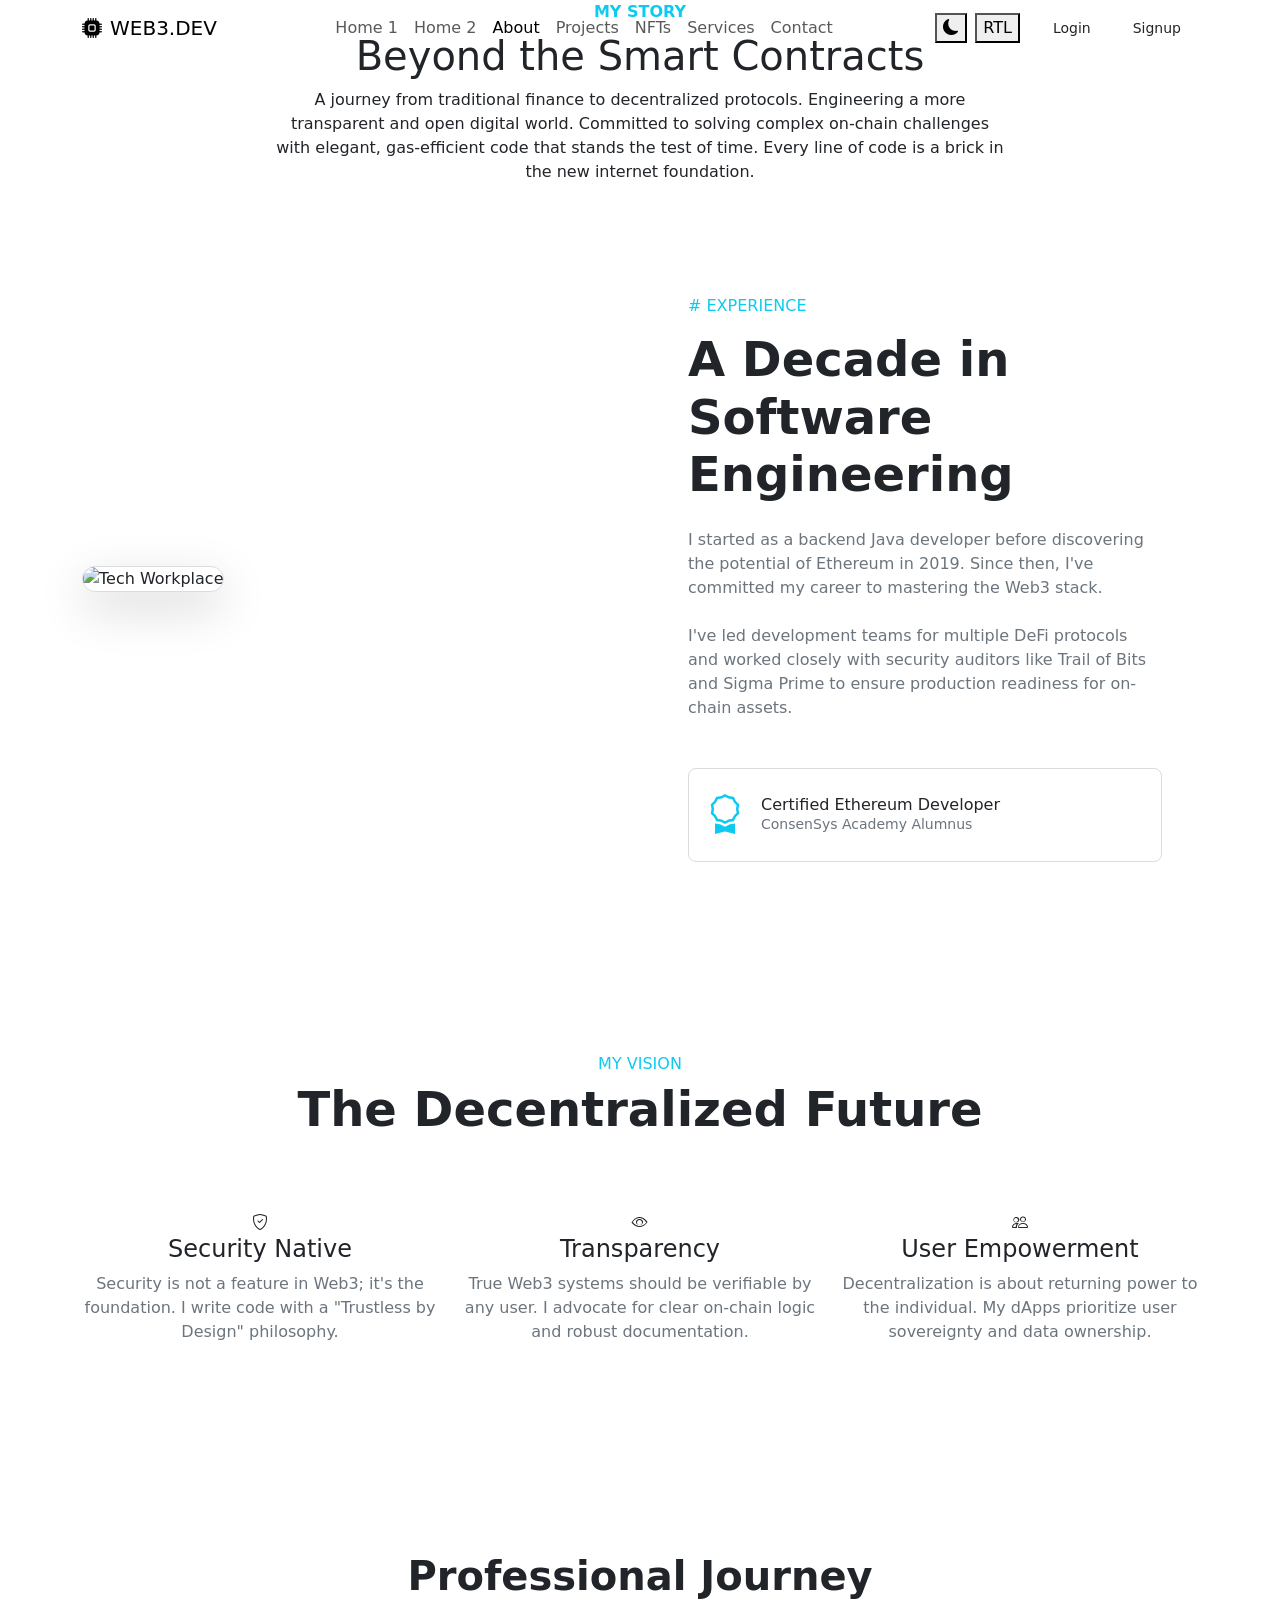
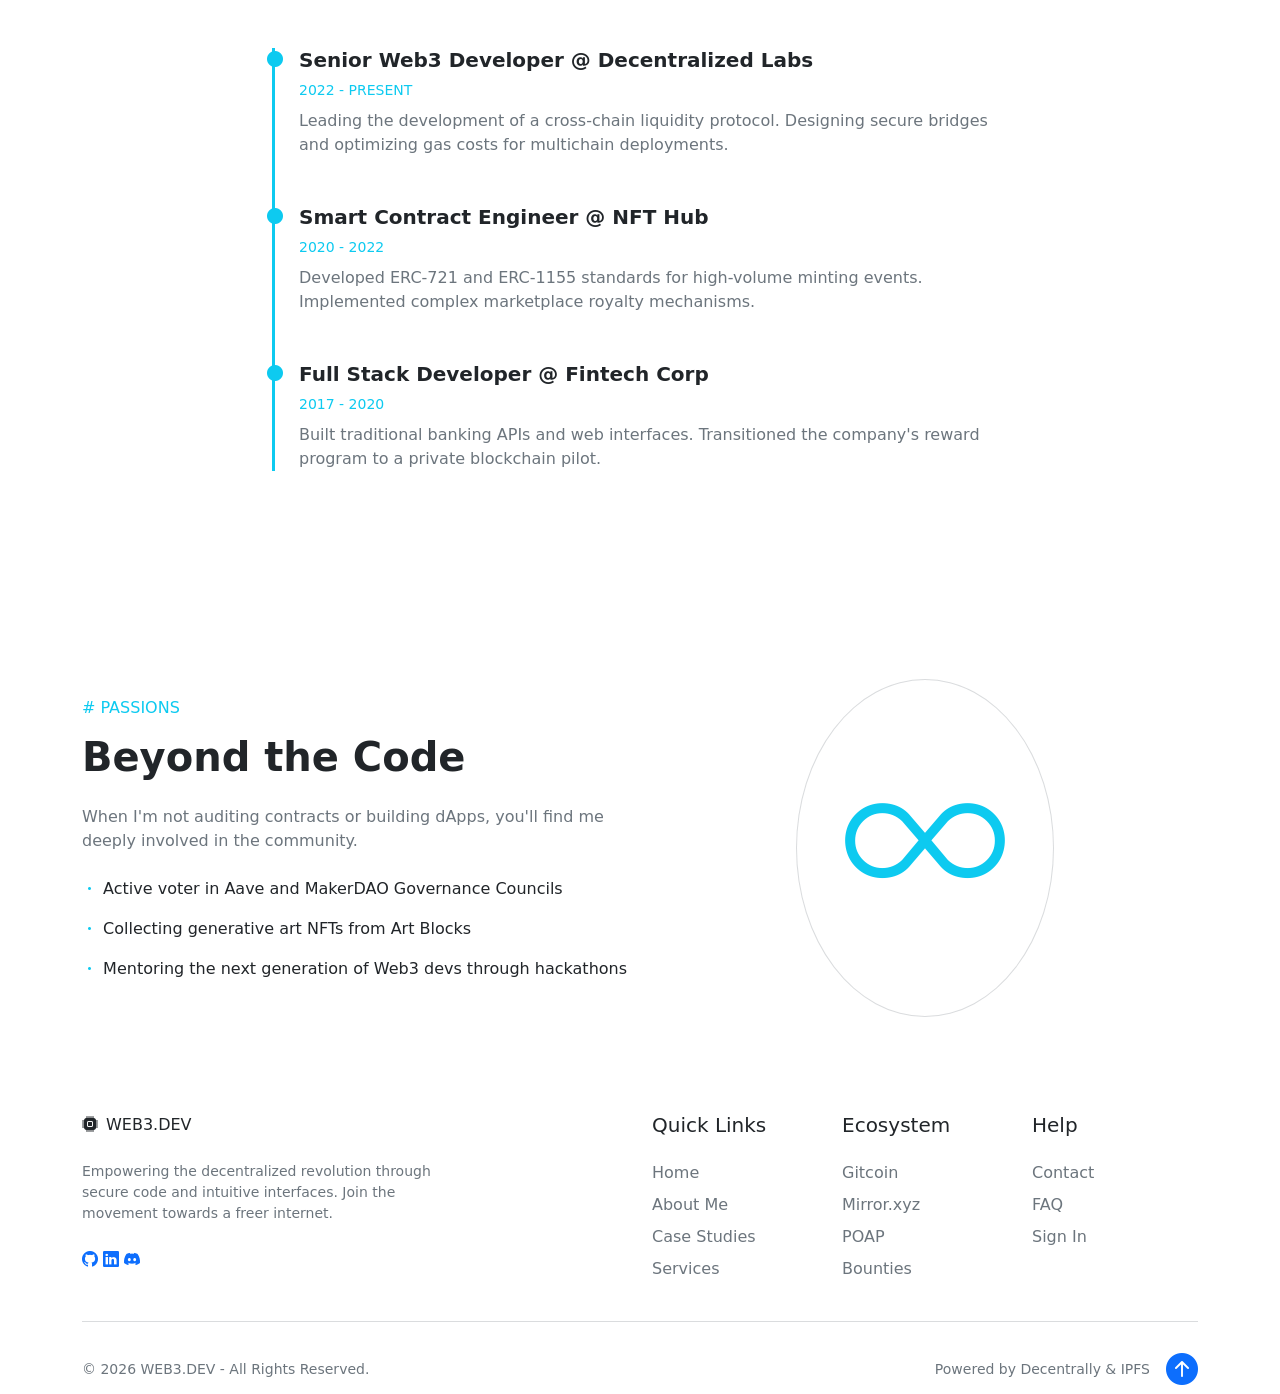
==== about.html @ 07fc990d "Add files via upload" ====
<!DOCTYPE html>
<html lang="en" data-theme="dark">
<head>
    <meta charset="UTF-8">
    <meta name="viewport" content="width=device-width, initial-scale=1.0">
    <title>About Me | Senior Web3 Developer</title>
    <!-- Bootstrap 5 CSS -->
    <link href="https://cdn.jsdelivr.net/npm/bootstrap@5.3.0/dist/css/bootstrap.min.css" rel="stylesheet">
    <!-- Bootstrap Icons -->
    <link rel="stylesheet" href="https://cdn.jsdelivr.net/npm/bootstrap-icons@1.11.1/font/bootstrap-icons.css">
    <!-- Google Fonts - Inter -->
    <link href="https://fonts.googleapis.com/css2?family=Inter:wght@400;500;700;900&display=swap" rel="stylesheet">
    <!-- Custom CSS -->
    <link rel="stylesheet" href="css/style.css">
    <!-- Favicon -->
    <link rel="icon" href="favicon.png" type="image/png">
</head>
<body>

    <!-- Header -->
    <nav class="navbar navbar-expand-lg fixed-top">
        <div class="container">
            <a class="navbar-brand" href="index.html">
                <i class="bi bi-cpu-fill me-2"></i>WEB3.DEV
            </a>
            <div class="d-flex align-items-center gap-2 order-lg-3">
                <button id="theme-toggle" class="toggle-btn">
                    <i class="bi bi-moon-fill"></i>
                </button>
                <button id="rtl-toggle" class="toggle-btn">RTL</button>
                <div class="d-none d-lg-flex gap-2 ms-2">
                    <a href="login.html" class="btn btn-outline-web3 btn-sm px-3">Login</a>
                    <a href="signup.html" class="btn btn-primary-web3 btn-sm px-3">Signup</a>
                </div>
                <button class="navbar-toggler ms-2" type="button" data-bs-toggle="collapse" data-bs-target="#navbarNav">
                    <span class="navbar-toggler-icon"></span>
                </button>
            </div>

            <div class="collapse navbar-collapse order-lg-2" id="navbarNav">
                <ul class="navbar-nav mx-auto">
                    <li class="nav-item"><a class="nav-link" href="index.html">Home 1</a></li>
                    <li class="nav-item"><a class="nav-link" href="home-2.html">Home 2</a></li>
                    <li class="nav-item"><a class="nav-link active" href="about.html">About</a></li>
                    <li class="nav-item"><a class="nav-link" href="projects.html">Projects</a></li>
                    <li class="nav-item"><a class="nav-link" href="nfts.html">NFTs</a></li>
                    <li class="nav-item"><a class="nav-link" href="services.html">Services</a></li>
                    <li class="nav-item"><a class="nav-link" href="contact.html">Contact</a></li>
                </ul>
                <div class="d-lg-none mt-3 px-3 d-flex gap-2">
                    <a href="login.html" class="btn btn-outline-web3 w-50">Login</a>
                    <a href="signup.html" class="btn btn-primary-web3 w-50">Signup</a>
                </div>
            </div>
        </div>
    </nav>

    <!-- 1. Hero Section -->
    <section class="hero-section hero-sm" style="background-image: url('https://images.unsplash.com/photo-1573164713714-d95e436ab8d6?auto=format&fit=crop&w=1920&q=80');">
        <div class="hero-overlay"></div>
        <div class="container hero-content text-center">
            <div class="row justify-content-center">
                <div class="col-lg-8">
                    <p class="text-info mb-2 text-uppercase fw-bold">My Story</p>
                    <h1 class="hero-title">Beyond the Smart Contracts</h1>
                    <p class="hero-subtitle">A journey from traditional finance to decentralized protocols. Engineering a more transparent and open digital world. Committed to solving complex on-chain challenges with elegant, gas-efficient code that stands the test of time. Every line of code is a brick in the new internet foundation.</p>
                </div>
            </div>
        </div>
    </section>

    <!-- 2. Professional Background -->
    <section class="py-5" id="background">
        <div class="container py-5">
            <div class="row align-items-center">
                <div class="col-lg-6 mb-5 mb-lg-0 animate-left">
                    <img src="https://images.unsplash.com/photo-1581091226825-a6a2a5aee158?auto=format&fit=crop&w=800&q=80" alt="Tech Workplace" class="img-fluid rounded-4 shadow-lg border border-secondary border-opacity-25">
                </div>
                <div class="col-lg-6 px-lg-5 animate-left">
                    <h6 class="text-info mb-3"># EXPERIENCE</h6>
                    <h2 class="display-5 fw-bold mb-4">A Decade in Software Engineering</h2>
                    <p class="text-secondary mb-4">I started as a backend Java developer before discovering the potential of Ethereum in 2019. Since then, I've committed my career to mastering the Web3 stack. </p>
                    <p class="text-secondary mb-5">I've led development teams for multiple DeFi protocols and worked closely with security auditors like Trail of Bits and Sigma Prime to ensure production readiness for on-chain assets.</p>
                    <div class="d-flex align-items-center p-3 bg-card rounded-3 border border-secondary border-opacity-25">
                        <div class="fs-1 text-info me-3"><i class="bi bi-award"></i></div>
                        <div>
                            <h6 class="mb-0">Certified Ethereum Developer</h6>
                            <p class="small text-secondary mb-0">ConsenSys Academy Alumnus</p>
                        </div>
                    </div>
                </div>
            </div>
        </div>
    </section>

    <!-- 3. Philosophy & Vision -->
    <section class="py-5 bg-card-secondary" id="philosophy">
        <div class="container py-5">
            <div class="text-center mb-5 animate-left">
                <h6 class="text-info mb-2 text-uppercase">My Vision</h6>
                <h2 class="display-5 fw-bold">The Decentralized Future</h2>
            </div>
            <div class="row g-4 mt-4">
                <div class="col-md-4 animate-left">
                    <div class="web3-card text-center">
                        <i class="bi bi-shield-check card-icon"></i>
                        <h4>Security Native</h4>
                        <p class="text-secondary">Security is not a feature in Web3; it's the foundation. I write code with a "Trustless by Design" philosophy.</p>
                    </div>
                </div>
                <div class="col-md-4 animate-left" style="transition-delay: 0.1s;">
                    <div class="web3-card text-center">
                        <i class="bi bi-eye card-icon"></i>
                        <h4>Transparency</h4>
                        <p class="text-secondary">True Web3 systems should be verifiable by any user. I advocate for clear on-chain logic and robust documentation.</p>
                    </div>
                </div>
                <div class="col-md-4 animate-left" style="transition-delay: 0.2s;">
                    <div class="web3-card text-center">
                        <i class="bi bi-people card-icon"></i>
                        <h4>User Empowerment</h4>
                        <p class="text-secondary">Decentralization is about returning power to the individual. My dApps prioritize user sovereignty and data ownership.</p>
                    </div>
                </div>
            </div>
        </div>
    </section>

    <!-- 4. My Experience (Timeline) -->
    <section class="py-5" id="timeline">
        <div class="container py-5">
            <h2 class="display-6 fw-bold mb-5 text-center animate-left">Professional Journey</h2>
            <div class="row justify-content-center">
                <div class="col-lg-8 animate-left">
                    <div class="ps-4 border-start border-info border-3">
                        <div class="mb-5 position-relative">
                            <i class="bi bi-circle-fill text-info position-absolute" style="left: -32px; top: 0;"></i>
                            <h5 class="fw-bold">Senior Web3 Developer @ Decentralized Labs</h5>
                            <p class="text-info small mb-2">2022 - PRESENT</p>
                            <p class="text-secondary">Leading the development of a cross-chain liquidity protocol. Designing secure bridges and optimizing gas costs for multichain deployments.</p>
                        </div>
                        <div class="mb-5 position-relative">
                            <i class="bi bi-circle-fill text-info position-absolute" style="left: -32px; top: 0;"></i>
                            <h5 class="fw-bold">Smart Contract Engineer @ NFT Hub</h5>
                            <p class="text-info small mb-2">2020 - 2022</p>
                            <p class="text-secondary">Developed ERC-721 and ERC-1155 standards for high-volume minting events. Implemented complex marketplace royalty mechanisms.</p>
                        </div>
                        <div class="mb-0 position-relative">
                            <i class="bi bi-circle-fill text-info position-absolute" style="left: -32px; top: 0;"></i>
                            <h5 class="fw-bold">Full Stack Developer @ Fintech Corp</h5>
                            <p class="text-info small mb-2">2017 - 2020</p>
                            <p class="text-secondary">Built traditional banking APIs and web interfaces. Transitioned the company's reward program to a private blockchain pilot.</p>
                        </div>
                    </div>
                </div>
            </div>
        </div>
    </section>

    <!-- 5. Personal Interests -->
    <section class="py-5 bg-card" id="interests">
        <div class="container py-5">
            <div class="row align-items-center">
                <div class="col-lg-6 animate-left">
                    <h6 class="text-info mb-3"># PASSIONS</h6>
                    <h2 class="display-6 fw-bold mb-4">Beyond the Code</h2>
                    <p class="text-secondary mb-4">When I'm not auditing contracts or building dApps, you'll find me deeply involved in the community. </p>
                    <ul class="list-unstyled">
                        <li class="mb-3"><i class="bi bi-dot text-info"></i> Active voter in Aave and MakerDAO Governance Councils</li>
                        <li class="mb-3"><i class="bi bi-dot text-info"></i> Collecting generative art NFTs from Art Blocks</li>
                        <li class="mb-3"><i class="bi bi-dot text-info"></i> Mentoring the next generation of Web3 devs through hackathons</li>
                    </ul>
                </div>
                <div class="col-lg-6 mt-lg-0 mt-5 animate-left text-center">
                    <div class="p-5 border border-secondary border-opacity-25 rounded-circle d-inline-block">
                        <i class="bi bi-infinity text-info" style="font-size: 10rem;"></i>
                    </div>
                </div>
            </div>
        </div>
    </section>

    <!-- Footer -->
    <footer>
        <div class="container">
            <div class="row">
                <div class="col-lg-4 mb-4 mb-lg-0">
                    <a class="navbar-brand mb-4 d-block" href="#">
                        <i class="bi bi-cpu-fill me-2"></i>WEB3.DEV
                    </a>
                    <p class="text-secondary small">Empowering the decentralized revolution through secure code and
                        intuitive interfaces. Join the movement towards a freer internet.</p>
                    <div class="mt-4">
                        <a href="#" class="social-link"><i class="bi bi-github"></i></a>
                        <a href="#" class="social-link"><i class="bi bi-linkedin"></i></a>
                        <a href="#" class="social-link"><i class="bi bi-discord"></i></a>
                    </div>
                </div>
                <div class="col-lg-2 offset-lg-2 col-md-4 mb-4 mb-md-0">
                    <h5 class="mb-4">Quick Links</h5>
                    <ul class="list-unstyled">
                        <li class="mb-2"><a href="index.html"
                                class="text-secondary text-decoration-none hover-white">Home</a></li>
                        <li class="mb-2"><a href="about.html"
                                class="text-secondary text-decoration-none hover-white">About Me</a></li>
                        <li class="mb-2"><a href="projects.html"
                                class="text-secondary text-decoration-none hover-white">Case Studies</a></li>
                        <li class="mb-2"><a href="services.html"
                                class="text-secondary text-decoration-none hover-white">Services</a></li>
                    </ul>
                </div>
                <div class="col-lg-2 col-md-4 mb-4 mb-md-0">
                    <h5 class="mb-4">Ecosystem</h5>
                    <ul class="list-unstyled">
                        <li class="mb-2"><a href="#" class="text-secondary text-decoration-none hover-white">Gitcoin</a>
                        </li>
                        <li class="mb-2"><a href="#"
                                class="text-secondary text-decoration-none hover-white">Mirror.xyz</a></li>
                        <li class="mb-2"><a href="#" class="text-secondary text-decoration-none hover-white">POAP</a>
                        </li>
                        <li class="mb-2"><a href="#"
                                class="text-secondary text-decoration-none hover-white">Bounties</a></li>
                    </ul>
                </div>
                <div class="col-lg-2 col-md-4">
                    <h5 class="mb-4">Help</h5>
                    <ul class="list-unstyled">
                        <li class="mb-2"><a href="contact.html"
                                class="text-secondary text-decoration-none hover-white">Contact</a></li>
                        <li class="mb-2"><a href="#" class="text-secondary text-decoration-none hover-white">FAQ</a>
                        </li>
                        <li class="mb-2"><a href="login.html"
                                class="text-secondary text-decoration-none hover-white">Sign In</a></li>
                    </ul>
                </div>
            </div>
            <hr class="my-4 border-secondary opacity-25">
            <div class="row align-items-center">
                <div class="col-md-6 text-center text-md-start">
                    <p class="text-secondary small mb-0">&copy; 2026 WEB3.DEV - All Rights Reserved.</p>
                </div>
                <div class="col-md-6 text-center text-md-end mt-3 mt-md-0 d-flex justify-content-center justify-content-md-end align-items-center">
                    <p class="text-secondary small mb-0 me-3">Powered by Decentrally & IPFS</p>
                    <a href="#" class="back-to-top-btn" title="Back to Top">
                        <i class="bi bi-arrow-up-circle-fill fs-2"></i>
                    </a>
                </div>
            </div>
        </div>
    </footer>

    <!-- Bootstrap 5 JS -->
    <script src="https://cdn.jsdelivr.net/npm/bootstrap@5.3.0/dist/js/bootstrap.bundle.min.js"></script>
    <!-- Custom JS -->
    <script src="js/main.js"></script>
</body>
</html>
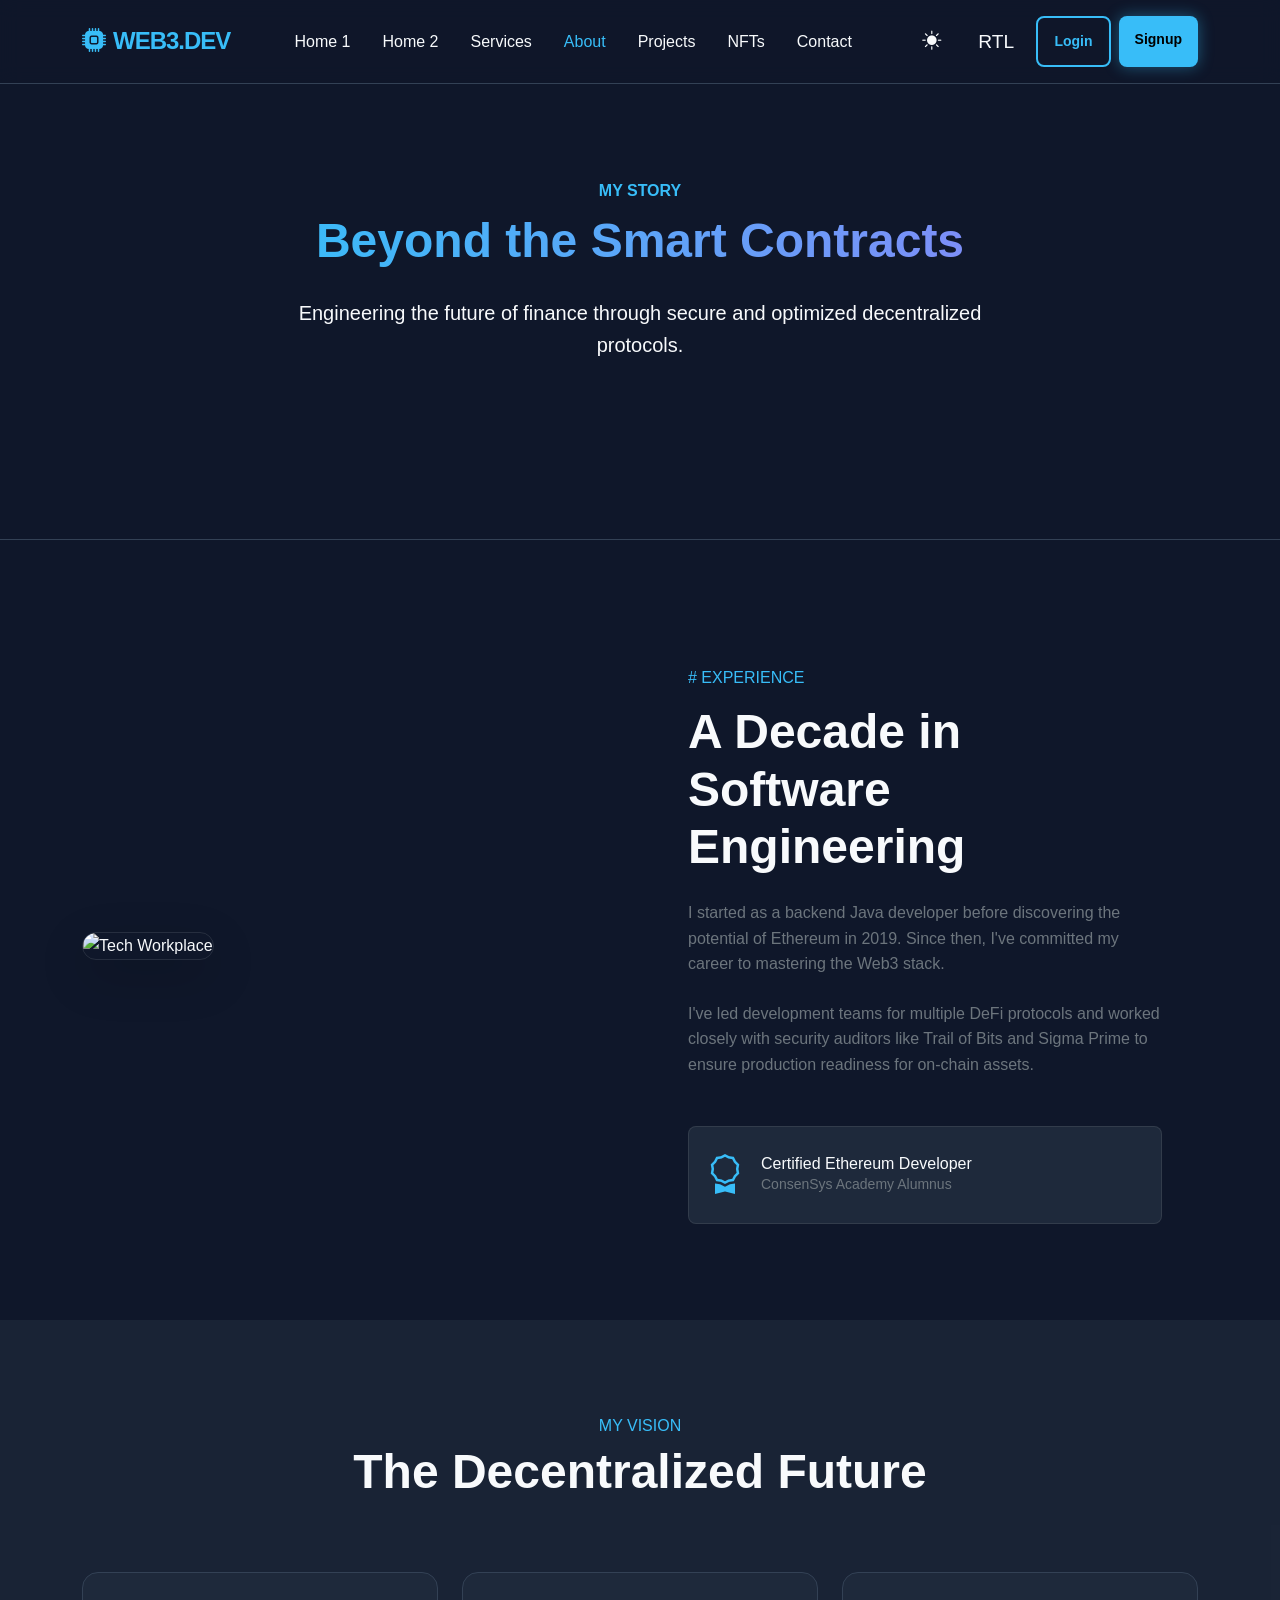
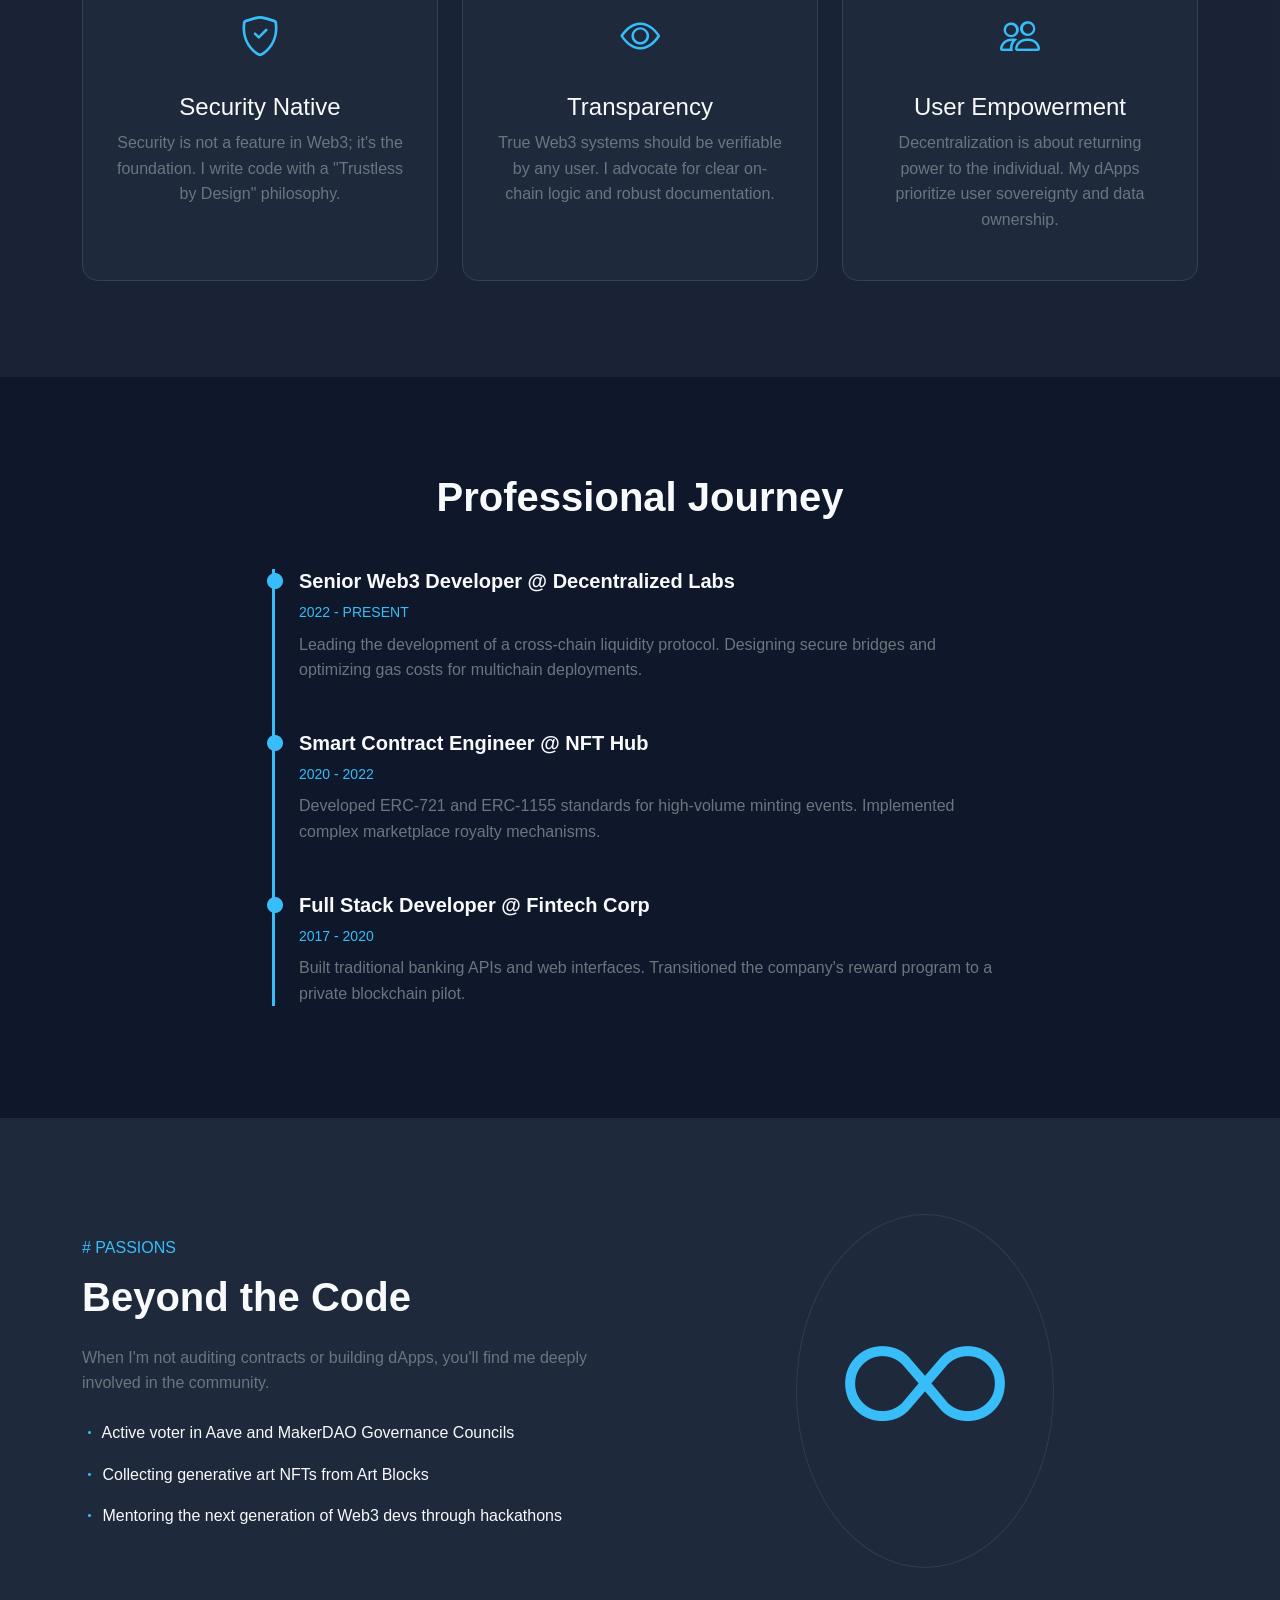
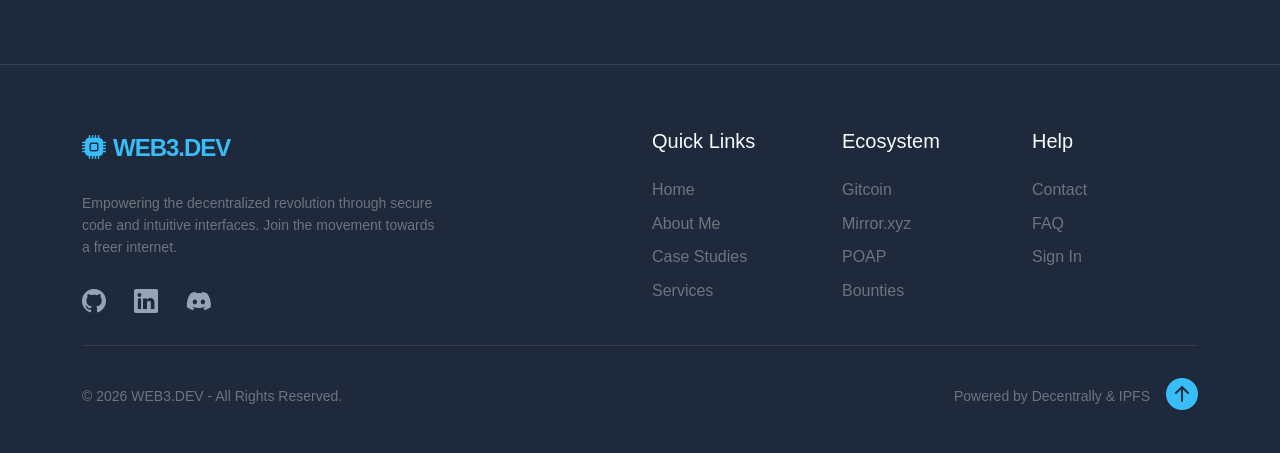
==== commit afbe47e9: "Add files via upload First Commit" ====
--- a/about.html
+++ b/about.html
@@ -1,257 +1,257 @@
-<!DOCTYPE html>
-<html lang="en" data-theme="dark">
-<head>
-    <meta charset="UTF-8">
-    <meta name="viewport" content="width=device-width, initial-scale=1.0">
-    <title>About Me | Senior Web3 Developer</title>
-    <!-- Bootstrap 5 CSS -->
-    <link href="https://cdn.jsdelivr.net/npm/bootstrap@5.3.0/dist/css/bootstrap.min.css" rel="stylesheet">
-    <!-- Bootstrap Icons -->
-    <link rel="stylesheet" href="https://cdn.jsdelivr.net/npm/bootstrap-icons@1.11.1/font/bootstrap-icons.css">
-    <!-- Google Fonts - Inter -->
-    <link href="https://fonts.googleapis.com/css2?family=Inter:wght@400;500;700;900&display=swap" rel="stylesheet">
-    <!-- Custom CSS -->
-    <link rel="stylesheet" href="css/style.css">
-    <!-- Favicon -->
-    <link rel="icon" href="favicon.png" type="image/png">
-</head>
-<body>
-
-    <!-- Header -->
-    <nav class="navbar navbar-expand-lg fixed-top">
-        <div class="container">
-            <a class="navbar-brand" href="index.html">
-                <i class="bi bi-cpu-fill me-2"></i>WEB3.DEV
-            </a>
-            <div class="d-flex align-items-center gap-2 order-lg-3">
-                <button id="theme-toggle" class="toggle-btn">
-                    <i class="bi bi-moon-fill"></i>
-                </button>
-                <button id="rtl-toggle" class="toggle-btn">RTL</button>
-                <div class="d-none d-lg-flex gap-2 ms-2">
-                    <a href="login.html" class="btn btn-outline-web3 btn-sm px-3">Login</a>
-                    <a href="signup.html" class="btn btn-primary-web3 btn-sm px-3">Signup</a>
-                </div>
-                <button class="navbar-toggler ms-2" type="button" data-bs-toggle="collapse" data-bs-target="#navbarNav">
-                    <span class="navbar-toggler-icon"></span>
-                </button>
-            </div>
-
-            <div class="collapse navbar-collapse order-lg-2" id="navbarNav">
-                <ul class="navbar-nav mx-auto">
-                    <li class="nav-item"><a class="nav-link" href="index.html">Home 1</a></li>
-                    <li class="nav-item"><a class="nav-link" href="home-2.html">Home 2</a></li>
-                    <li class="nav-item"><a class="nav-link active" href="about.html">About</a></li>
-                    <li class="nav-item"><a class="nav-link" href="projects.html">Projects</a></li>
-                    <li class="nav-item"><a class="nav-link" href="nfts.html">NFTs</a></li>
-                    <li class="nav-item"><a class="nav-link" href="services.html">Services</a></li>
-                    <li class="nav-item"><a class="nav-link" href="contact.html">Contact</a></li>
-                </ul>
-                <div class="d-lg-none mt-3 px-3 d-flex gap-2">
-                    <a href="login.html" class="btn btn-outline-web3 w-50">Login</a>
-                    <a href="signup.html" class="btn btn-primary-web3 w-50">Signup</a>
-                </div>
-            </div>
-        </div>
-    </nav>
-
-    <!-- 1. Hero Section -->
-    <section class="hero-section hero-sm" style="background-image: url('https://images.unsplash.com/photo-1573164713714-d95e436ab8d6?auto=format&fit=crop&w=1920&q=80');">
-        <div class="hero-overlay"></div>
-        <div class="container hero-content text-center">
-            <div class="row justify-content-center">
-                <div class="col-lg-8">
-                    <p class="text-info mb-2 text-uppercase fw-bold">My Story</p>
-                    <h1 class="hero-title">Beyond the Smart Contracts</h1>
-                    <p class="hero-subtitle">A journey from traditional finance to decentralized protocols. Engineering a more transparent and open digital world. Committed to solving complex on-chain challenges with elegant, gas-efficient code that stands the test of time. Every line of code is a brick in the new internet foundation.</p>
-                </div>
-            </div>
-        </div>
-    </section>
-
-    <!-- 2. Professional Background -->
-    <section class="py-5" id="background">
-        <div class="container py-5">
-            <div class="row align-items-center">
-                <div class="col-lg-6 mb-5 mb-lg-0 animate-left">
-                    <img src="https://images.unsplash.com/photo-1581091226825-a6a2a5aee158?auto=format&fit=crop&w=800&q=80" alt="Tech Workplace" class="img-fluid rounded-4 shadow-lg border border-secondary border-opacity-25">
-                </div>
-                <div class="col-lg-6 px-lg-5 animate-left">
-                    <h6 class="text-info mb-3"># EXPERIENCE</h6>
-                    <h2 class="display-5 fw-bold mb-4">A Decade in Software Engineering</h2>
-                    <p class="text-secondary mb-4">I started as a backend Java developer before discovering the potential of Ethereum in 2019. Since then, I've committed my career to mastering the Web3 stack. </p>
-                    <p class="text-secondary mb-5">I've led development teams for multiple DeFi protocols and worked closely with security auditors like Trail of Bits and Sigma Prime to ensure production readiness for on-chain assets.</p>
-                    <div class="d-flex align-items-center p-3 bg-card rounded-3 border border-secondary border-opacity-25">
-                        <div class="fs-1 text-info me-3"><i class="bi bi-award"></i></div>
-                        <div>
-                            <h6 class="mb-0">Certified Ethereum Developer</h6>
-                            <p class="small text-secondary mb-0">ConsenSys Academy Alumnus</p>
-                        </div>
-                    </div>
-                </div>
-            </div>
-        </div>
-    </section>
-
-    <!-- 3. Philosophy & Vision -->
-    <section class="py-5 bg-card-secondary" id="philosophy">
-        <div class="container py-5">
-            <div class="text-center mb-5 animate-left">
-                <h6 class="text-info mb-2 text-uppercase">My Vision</h6>
-                <h2 class="display-5 fw-bold">The Decentralized Future</h2>
-            </div>
-            <div class="row g-4 mt-4">
-                <div class="col-md-4 animate-left">
-                    <div class="web3-card text-center">
-                        <i class="bi bi-shield-check card-icon"></i>
-                        <h4>Security Native</h4>
-                        <p class="text-secondary">Security is not a feature in Web3; it's the foundation. I write code with a "Trustless by Design" philosophy.</p>
-                    </div>
-                </div>
-                <div class="col-md-4 animate-left" style="transition-delay: 0.1s;">
-                    <div class="web3-card text-center">
-                        <i class="bi bi-eye card-icon"></i>
-                        <h4>Transparency</h4>
-                        <p class="text-secondary">True Web3 systems should be verifiable by any user. I advocate for clear on-chain logic and robust documentation.</p>
-                    </div>
-                </div>
-                <div class="col-md-4 animate-left" style="transition-delay: 0.2s;">
-                    <div class="web3-card text-center">
-                        <i class="bi bi-people card-icon"></i>
-                        <h4>User Empowerment</h4>
-                        <p class="text-secondary">Decentralization is about returning power to the individual. My dApps prioritize user sovereignty and data ownership.</p>
-                    </div>
-                </div>
-            </div>
-        </div>
-    </section>
-
-    <!-- 4. My Experience (Timeline) -->
-    <section class="py-5" id="timeline">
-        <div class="container py-5">
-            <h2 class="display-6 fw-bold mb-5 text-center animate-left">Professional Journey</h2>
-            <div class="row justify-content-center">
-                <div class="col-lg-8 animate-left">
-                    <div class="ps-4 border-start border-info border-3">
-                        <div class="mb-5 position-relative">
-                            <i class="bi bi-circle-fill text-info position-absolute" style="left: -32px; top: 0;"></i>
-                            <h5 class="fw-bold">Senior Web3 Developer @ Decentralized Labs</h5>
-                            <p class="text-info small mb-2">2022 - PRESENT</p>
-                            <p class="text-secondary">Leading the development of a cross-chain liquidity protocol. Designing secure bridges and optimizing gas costs for multichain deployments.</p>
-                        </div>
-                        <div class="mb-5 position-relative">
-                            <i class="bi bi-circle-fill text-info position-absolute" style="left: -32px; top: 0;"></i>
-                            <h5 class="fw-bold">Smart Contract Engineer @ NFT Hub</h5>
-                            <p class="text-info small mb-2">2020 - 2022</p>
-                            <p class="text-secondary">Developed ERC-721 and ERC-1155 standards for high-volume minting events. Implemented complex marketplace royalty mechanisms.</p>
-                        </div>
-                        <div class="mb-0 position-relative">
-                            <i class="bi bi-circle-fill text-info position-absolute" style="left: -32px; top: 0;"></i>
-                            <h5 class="fw-bold">Full Stack Developer @ Fintech Corp</h5>
-                            <p class="text-info small mb-2">2017 - 2020</p>
-                            <p class="text-secondary">Built traditional banking APIs and web interfaces. Transitioned the company's reward program to a private blockchain pilot.</p>
-                        </div>
-                    </div>
-                </div>
-            </div>
-        </div>
-    </section>
-
-    <!-- 5. Personal Interests -->
-    <section class="py-5 bg-card" id="interests">
-        <div class="container py-5">
-            <div class="row align-items-center">
-                <div class="col-lg-6 animate-left">
-                    <h6 class="text-info mb-3"># PASSIONS</h6>
-                    <h2 class="display-6 fw-bold mb-4">Beyond the Code</h2>
-                    <p class="text-secondary mb-4">When I'm not auditing contracts or building dApps, you'll find me deeply involved in the community. </p>
-                    <ul class="list-unstyled">
-                        <li class="mb-3"><i class="bi bi-dot text-info"></i> Active voter in Aave and MakerDAO Governance Councils</li>
-                        <li class="mb-3"><i class="bi bi-dot text-info"></i> Collecting generative art NFTs from Art Blocks</li>
-                        <li class="mb-3"><i class="bi bi-dot text-info"></i> Mentoring the next generation of Web3 devs through hackathons</li>
-                    </ul>
-                </div>
-                <div class="col-lg-6 mt-lg-0 mt-5 animate-left text-center">
-                    <div class="p-5 border border-secondary border-opacity-25 rounded-circle d-inline-block">
-                        <i class="bi bi-infinity text-info" style="font-size: 10rem;"></i>
-                    </div>
-                </div>
-            </div>
-        </div>
-    </section>
-
-    <!-- Footer -->
-    <footer>
-        <div class="container">
-            <div class="row">
-                <div class="col-lg-4 mb-4 mb-lg-0">
-                    <a class="navbar-brand mb-4 d-block" href="#">
-                        <i class="bi bi-cpu-fill me-2"></i>WEB3.DEV
-                    </a>
-                    <p class="text-secondary small">Empowering the decentralized revolution through secure code and
-                        intuitive interfaces. Join the movement towards a freer internet.</p>
-                    <div class="mt-4">
-                        <a href="#" class="social-link"><i class="bi bi-github"></i></a>
-                        <a href="#" class="social-link"><i class="bi bi-linkedin"></i></a>
-                        <a href="#" class="social-link"><i class="bi bi-discord"></i></a>
-                    </div>
-                </div>
-                <div class="col-lg-2 offset-lg-2 col-md-4 mb-4 mb-md-0">
-                    <h5 class="mb-4">Quick Links</h5>
-                    <ul class="list-unstyled">
-                        <li class="mb-2"><a href="index.html"
-                                class="text-secondary text-decoration-none hover-white">Home</a></li>
-                        <li class="mb-2"><a href="about.html"
-                                class="text-secondary text-decoration-none hover-white">About Me</a></li>
-                        <li class="mb-2"><a href="projects.html"
-                                class="text-secondary text-decoration-none hover-white">Case Studies</a></li>
-                        <li class="mb-2"><a href="services.html"
-                                class="text-secondary text-decoration-none hover-white">Services</a></li>
-                    </ul>
-                </div>
-                <div class="col-lg-2 col-md-4 mb-4 mb-md-0">
-                    <h5 class="mb-4">Ecosystem</h5>
-                    <ul class="list-unstyled">
-                        <li class="mb-2"><a href="#" class="text-secondary text-decoration-none hover-white">Gitcoin</a>
-                        </li>
-                        <li class="mb-2"><a href="#"
-                                class="text-secondary text-decoration-none hover-white">Mirror.xyz</a></li>
-                        <li class="mb-2"><a href="#" class="text-secondary text-decoration-none hover-white">POAP</a>
-                        </li>
-                        <li class="mb-2"><a href="#"
-                                class="text-secondary text-decoration-none hover-white">Bounties</a></li>
-                    </ul>
-                </div>
-                <div class="col-lg-2 col-md-4">
-                    <h5 class="mb-4">Help</h5>
-                    <ul class="list-unstyled">
-                        <li class="mb-2"><a href="contact.html"
-                                class="text-secondary text-decoration-none hover-white">Contact</a></li>
-                        <li class="mb-2"><a href="#" class="text-secondary text-decoration-none hover-white">FAQ</a>
-                        </li>
-                        <li class="mb-2"><a href="login.html"
-                                class="text-secondary text-decoration-none hover-white">Sign In</a></li>
-                    </ul>
-                </div>
-            </div>
-            <hr class="my-4 border-secondary opacity-25">
-            <div class="row align-items-center">
-                <div class="col-md-6 text-center text-md-start">
-                    <p class="text-secondary small mb-0">&copy; 2026 WEB3.DEV - All Rights Reserved.</p>
-                </div>
-                <div class="col-md-6 text-center text-md-end mt-3 mt-md-0 d-flex justify-content-center justify-content-md-end align-items-center">
-                    <p class="text-secondary small mb-0 me-3">Powered by Decentrally & IPFS</p>
-                    <a href="#" class="back-to-top-btn" title="Back to Top">
-                        <i class="bi bi-arrow-up-circle-fill fs-2"></i>
-                    </a>
-                </div>
-            </div>
-        </div>
-    </footer>
-
-    <!-- Bootstrap 5 JS -->
-    <script src="https://cdn.jsdelivr.net/npm/bootstrap@5.3.0/dist/js/bootstrap.bundle.min.js"></script>
-    <!-- Custom JS -->
-    <script src="js/main.js"></script>
-</body>
-</html>
+<!DOCTYPE html>
+<html lang="en" data-theme="dark">
+<head>
+    <meta charset="UTF-8">
+    <meta name="viewport" content="width=device-width, initial-scale=1.0">
+    <title>About Me | Senior Web3 Developer</title>
+    <!-- Bootstrap 5 CSS -->
+    <link href="https://cdn.jsdelivr.net/npm/bootstrap@5.3.0/dist/css/bootstrap.min.css" rel="stylesheet">
+    <!-- Bootstrap Icons -->
+    <link rel="stylesheet" href="https://cdn.jsdelivr.net/npm/bootstrap-icons@1.11.1/font/bootstrap-icons.css">
+    <!-- Google Fonts - Inter -->
+    <link href="https://fonts.googleapis.com/css2?family=Inter:wght@400;500;700;900&display=swap" rel="stylesheet">
+    <!-- Custom CSS -->
+    <link rel="stylesheet" href="css/style.css">
+    <!-- Favicon -->
+    <link rel="icon" href="favicon.svg" type="image/svg+xml">
+</head>
+<body>
+
+    <!-- Header -->
+    <nav class="navbar navbar-expand-lg fixed-top navbar-dark">
+        <div class="container">
+            <a class="navbar-brand" href="index.html">
+                <i class="bi bi-cpu-fill me-2"></i>WEB3.DEV
+            </a>
+            <div class="d-flex align-items-center gap-2 order-lg-3">
+                <button id="theme-toggle" class="toggle-btn">
+                    <i class="bi bi-moon-fill"></i>
+                </button>
+                <button id="rtl-toggle" class="toggle-btn">RTL</button>
+                <div class="d-none d-lg-flex gap-2 ms-2">
+                    <a href="login.html" class="btn btn-outline-web3 btn-sm px-3">Login</a>
+                    <a href="signup.html" class="btn btn-primary-web3 btn-sm px-3">Signup</a>
+                </div>
+                <button class="navbar-toggler ms-2" type="button" data-bs-toggle="collapse" data-bs-target="#navbarNav">
+                    <span class="navbar-toggler-icon"></span>
+                </button>
+            </div>
+
+            <div class="collapse navbar-collapse order-lg-2" id="navbarNav">
+                <ul class="navbar-nav mx-auto">
+                    <li class="nav-item"><a class="nav-link" href="index.html">Home 1</a></li>
+                    <li class="nav-item"><a class="nav-link" href="home-2.html">Home 2</a></li>
+                    <li class="nav-item"><a class="nav-link" href="services.html">Services</a></li>
+                    <li class="nav-item"><a class="nav-link active" href="about.html">About</a></li>
+                    <li class="nav-item"><a class="nav-link" href="projects.html">Projects</a></li>
+                    <li class="nav-item"><a class="nav-link" href="nfts.html">NFTs</a></li>
+                    <li class="nav-item"><a class="nav-link" href="contact.html">Contact</a></li>
+                </ul>
+                <div class="d-lg-none mt-3 px-3 d-flex gap-2">
+                    <a href="login.html" class="btn btn-outline-web3 w-50">Login</a>
+                    <a href="signup.html" class="btn btn-primary-web3 w-50">Signup</a>
+                </div>
+            </div>
+        </div>
+    </nav>
+
+    <!-- 1. Hero Section -->
+    <section class="hero-section hero-sm" style="background-image: url('https://images.unsplash.com/photo-1573164713714-d95e436ab8d6?auto=format&fit=crop&w=1920&q=80');">
+        <div class="hero-overlay"></div>
+        <div class="container hero-content text-center">
+            <div class="row justify-content-center">
+                <div class="col-lg-8">
+                    <p class="text-info mb-2 text-uppercase fw-bold">My Story</p>
+                    <h1 class="hero-title">Beyond the Smart Contracts</h1>
+                    <p class="hero-subtitle">Engineering the future of finance through secure and optimized decentralized protocols.</p>
+                </div>
+            </div>
+        </div>
+    </section>
+
+    <!-- 2. Professional Background -->
+    <section class="py-5" id="background">
+        <div class="container py-5">
+            <div class="row align-items-center">
+                <div class="col-lg-6 mb-5 mb-lg-0 animate-left">
+                    <img src="https://images.unsplash.com/photo-1581091226825-a6a2a5aee158?auto=format&fit=crop&w=800&q=80" alt="Tech Workplace" class="img-fluid rounded-4 shadow-lg border border-secondary border-opacity-25">
+                </div>
+                <div class="col-lg-6 px-lg-5 animate-left">
+                    <h6 class="text-info mb-3"># EXPERIENCE</h6>
+                    <h2 class="display-5 fw-bold mb-4">A Decade in Software Engineering</h2>
+                    <p class="text-secondary mb-4">I started as a backend Java developer before discovering the potential of Ethereum in 2019. Since then, I've committed my career to mastering the Web3 stack. </p>
+                    <p class="text-secondary mb-5">I've led development teams for multiple DeFi protocols and worked closely with security auditors like Trail of Bits and Sigma Prime to ensure production readiness for on-chain assets.</p>
+                    <div class="d-flex align-items-center p-3 bg-card rounded-3 border border-secondary border-opacity-25">
+                        <div class="fs-1 text-info me-3"><i class="bi bi-award"></i></div>
+                        <div>
+                            <h6 class="mb-0">Certified Ethereum Developer</h6>
+                            <p class="small text-secondary mb-0">ConsenSys Academy Alumnus</p>
+                        </div>
+                    </div>
+                </div>
+            </div>
+        </div>
+    </section>
+
+    <!-- 3. Philosophy & Vision -->
+    <section class="py-5 bg-card-secondary" id="philosophy">
+        <div class="container py-5">
+            <div class="text-center mb-5 animate-left">
+                <h6 class="text-info mb-2 text-uppercase">My Vision</h6>
+                <h2 class="display-5 fw-bold">The Decentralized Future</h2>
+            </div>
+            <div class="row g-4 mt-4">
+                <div class="col-md-4 animate-left">
+                    <div class="web3-card text-center">
+                        <i class="bi bi-shield-check card-icon"></i>
+                        <h4>Security Native</h4>
+                        <p class="text-secondary">Security is not a feature in Web3; it's the foundation. I write code with a "Trustless by Design" philosophy.</p>
+                    </div>
+                </div>
+                <div class="col-md-4 animate-left" style="transition-delay: 0.1s;">
+                    <div class="web3-card text-center">
+                        <i class="bi bi-eye card-icon"></i>
+                        <h4>Transparency</h4>
+                        <p class="text-secondary">True Web3 systems should be verifiable by any user. I advocate for clear on-chain logic and robust documentation.</p>
+                    </div>
+                </div>
+                <div class="col-md-4 animate-left" style="transition-delay: 0.2s;">
+                    <div class="web3-card text-center">
+                        <i class="bi bi-people card-icon"></i>
+                        <h4>User Empowerment</h4>
+                        <p class="text-secondary">Decentralization is about returning power to the individual. My dApps prioritize user sovereignty and data ownership.</p>
+                    </div>
+                </div>
+            </div>
+        </div>
+    </section>
+
+    <!-- 4. My Experience (Timeline) -->
+    <section class="py-5" id="timeline">
+        <div class="container py-5">
+            <h2 class="display-6 fw-bold mb-5 text-center animate-left">Professional Journey</h2>
+            <div class="row justify-content-center">
+                <div class="col-lg-8 animate-left">
+                    <div class="ps-4 border-start border-info border-3">
+                        <div class="mb-5 position-relative">
+                            <i class="bi bi-circle-fill text-info position-absolute" style="left: -32px; top: 0;"></i>
+                            <h5 class="fw-bold">Senior Web3 Developer @ Decentralized Labs</h5>
+                            <p class="text-info small mb-2">2022 - PRESENT</p>
+                            <p class="text-secondary">Leading the development of a cross-chain liquidity protocol. Designing secure bridges and optimizing gas costs for multichain deployments.</p>
+                        </div>
+                        <div class="mb-5 position-relative">
+                            <i class="bi bi-circle-fill text-info position-absolute" style="left: -32px; top: 0;"></i>
+                            <h5 class="fw-bold">Smart Contract Engineer @ NFT Hub</h5>
+                            <p class="text-info small mb-2">2020 - 2022</p>
+                            <p class="text-secondary">Developed ERC-721 and ERC-1155 standards for high-volume minting events. Implemented complex marketplace royalty mechanisms.</p>
+                        </div>
+                        <div class="mb-0 position-relative">
+                            <i class="bi bi-circle-fill text-info position-absolute" style="left: -32px; top: 0;"></i>
+                            <h5 class="fw-bold">Full Stack Developer @ Fintech Corp</h5>
+                            <p class="text-info small mb-2">2017 - 2020</p>
+                            <p class="text-secondary">Built traditional banking APIs and web interfaces. Transitioned the company's reward program to a private blockchain pilot.</p>
+                        </div>
+                    </div>
+                </div>
+            </div>
+        </div>
+    </section>
+
+    <!-- 5. Personal Interests -->
+    <section class="py-5 bg-card" id="interests">
+        <div class="container py-5">
+            <div class="row align-items-center">
+                <div class="col-lg-6 animate-left text-center text-lg-start">
+                    <h6 class="text-info mb-3"># PASSIONS</h6>
+                    <h2 class="display-6 fw-bold mb-4">Beyond the Code</h2>
+                    <p class="text-secondary mb-4">When I'm not auditing contracts or building dApps, you'll find me deeply involved in the community. </p>
+                    <ul class="list-unstyled">
+                        <li class="mb-3"><i class="bi bi-dot text-info"></i> Active voter in Aave and MakerDAO Governance Councils</li>
+                        <li class="mb-3"><i class="bi bi-dot text-info"></i> Collecting generative art NFTs from Art Blocks</li>
+                        <li class="mb-3"><i class="bi bi-dot text-info"></i> Mentoring the next generation of Web3 devs through hackathons</li>
+                    </ul>
+                </div>
+                <div class="col-lg-6 mt-lg-0 mt-5 animate-left text-center">
+                    <div class="p-5 border border-secondary border-opacity-25 rounded-circle d-inline-block">
+                        <i class="bi bi-infinity text-info" style="font-size: 10rem;"></i>
+                    </div>
+                </div>
+            </div>
+        </div>
+    </section>
+
+    <!-- Footer -->
+    <footer>
+        <div class="container">
+            <div class="row">
+                <div class="col-lg-4 mb-4 mb-lg-0">
+                    <a class="navbar-brand mb-4 d-block" href="#">
+                        <i class="bi bi-cpu-fill me-2"></i>WEB3.DEV
+                    </a>
+                    <p class="text-secondary small">Empowering the decentralized revolution through secure code and
+                        intuitive interfaces. Join the movement towards a freer internet.</p>
+                    <div class="mt-4">
+                        <a href="#" class="social-link"><i class="bi bi-github"></i></a>
+                        <a href="#" class="social-link"><i class="bi bi-linkedin"></i></a>
+                        <a href="#" class="social-link"><i class="bi bi-discord"></i></a>
+                    </div>
+                </div>
+                <div class="col-lg-2 offset-lg-2 col-md-4 mb-4 mb-md-0">
+                    <h5 class="mb-4">Quick Links</h5>
+                    <ul class="list-unstyled">
+                        <li class="mb-2"><a href="index.html"
+                                class="text-secondary text-decoration-none hover-white">Home</a></li>
+                        <li class="mb-2"><a href="about.html"
+                                class="text-secondary text-decoration-none hover-white">About Me</a></li>
+                        <li class="mb-2"><a href="projects.html"
+                                class="text-secondary text-decoration-none hover-white">Case Studies</a></li>
+                        <li class="mb-2"><a href="services.html"
+                                class="text-secondary text-decoration-none hover-white">Services</a></li>
+                    </ul>
+                </div>
+                <div class="col-lg-2 col-md-4 mb-4 mb-md-0">
+                    <h5 class="mb-4">Ecosystem</h5>
+                    <ul class="list-unstyled">
+                        <li class="mb-2"><a href="#" class="text-secondary text-decoration-none hover-white">Gitcoin</a>
+                        </li>
+                        <li class="mb-2"><a href="#"
+                                class="text-secondary text-decoration-none hover-white">Mirror.xyz</a></li>
+                        <li class="mb-2"><a href="#" class="text-secondary text-decoration-none hover-white">POAP</a>
+                        </li>
+                        <li class="mb-2"><a href="#"
+                                class="text-secondary text-decoration-none hover-white">Bounties</a></li>
+                    </ul>
+                </div>
+                <div class="col-lg-2 col-md-4">
+                    <h5 class="mb-4">Help</h5>
+                    <ul class="list-unstyled">
+                        <li class="mb-2"><a href="contact.html"
+                                class="text-secondary text-decoration-none hover-white">Contact</a></li>
+                        <li class="mb-2"><a href="#" class="text-secondary text-decoration-none hover-white">FAQ</a>
+                        </li>
+                        <li class="mb-2"><a href="login.html"
+                                class="text-secondary text-decoration-none hover-white">Sign In</a></li>
+                    </ul>
+                </div>
+            </div>
+            <hr class="my-4 border-secondary opacity-25">
+            <div class="row align-items-center">
+                <div class="col-md-6 text-center text-md-start">
+                    <p class="text-secondary small mb-0">&copy; 2026 WEB3.DEV - All Rights Reserved.</p>
+                </div>
+                <div class="col-md-6 text-center text-md-end mt-3 mt-md-0 d-flex justify-content-center justify-content-md-end align-items-center">
+                    <p class="text-secondary small mb-0 me-3">Powered by Decentrally & IPFS</p>
+                    <a href="#" class="back-to-top-btn" title="Back to Top">
+                        <i class="bi bi-arrow-up-circle-fill fs-2"></i>
+                    </a>
+                </div>
+            </div>
+        </div>
+    </footer>
+
+    <!-- Bootstrap 5 JS -->
+    <script src="https://cdn.jsdelivr.net/npm/bootstrap@5.3.0/dist/js/bootstrap.bundle.min.js"></script>
+    <!-- Custom JS -->
+    <script src="js/main.js"></script>
+</body>
+</html>
--- a/css/style.css
+++ b/css/style.css
@@ -0,0 +1,613 @@
+/* 
+    Web3 Freelance Developer Portfolio - Main Stylesheet
+    Author: Antigravity
+    Technology: CSS3, Bootstrap 5
+*/
+
+:root {
+    /* Color Palette - Dark Mode (Default) */
+    --bg-color: #0f172a;
+    --bg-card: #1e293b;
+    --text-primary: #f8fafc;
+    --text-secondary: #94a3b8;
+    --accent-color: #38bdf8; /* Neon Cyan */
+    --accent-glow: rgba(56, 189, 248, 0.4);
+    --secondary-color: #818cf8; /* Indigo */
+    --border-color: #334155;
+    --nav-bg: rgba(15, 23, 42, 0.8);
+    --transition-speed: 0.3s;
+}
+
+[data-theme="light"] {
+    --bg-color: #f8fafc;
+    --bg-card: #ffffff;
+    --text-primary: #111827; /* Darker for better visibility */
+    --text-secondary: #4b5563; /* Darker for better visibility */
+    --accent-color: #2563eb;
+    --accent-glow: rgba(37, 99, 235, 0.15);
+    --secondary-color: #4338ca;
+    --border-color: #e5e7eb;
+    --nav-bg: rgba(248, 250, 252, 0.9);
+}
+
+html {
+    scroll-behavior: smooth;
+}
+
+[dir="rtl"] {
+    text-align: right;
+}
+
+* {
+    margin: 0;
+    padding: 0;
+    box-sizing: border-box;
+}
+
+body {
+    font-family: 'Inter', sans-serif;
+    background-color: var(--bg-color);
+    color: var(--text-primary);
+    line-height: 1.6;
+    overflow-x: hidden;
+    transition: background-color var(--transition-speed), color var(--transition-speed);
+}
+
+/* Animations */
+@keyframes slideInLeft {
+    from { opacity: 0; transform: translateX(-50px); }
+    to { opacity: 1; transform: translateX(0); }
+}
+
+/* 
+ * Utility Overrides to match Custom Variables dynamically
+ */
+.text-info {
+    color: var(--accent-color) !important;
+}
+a.text-info:hover {
+    color: var(--secondary-color) !important;
+    text-decoration: underline !important;
+}
+.border-info {
+    border-color: var(--accent-color) !important;
+}
+.bg-info {
+    background-color: var(--accent-color) !important;
+}
+
+@keyframes fadeIn {
+    from { opacity: 0; }
+    to { opacity: 1; }
+}
+
+@keyframes glow {
+    0% { box-shadow: 0 0 5px var(--accent-glow); }
+    50% { box-shadow: 0 0 20px var(--accent-glow); }
+    100% { box-shadow: 0 0 5px var(--accent-glow); }
+}
+
+.animate-left {
+    opacity: 0;
+    transition: all 0.8s ease-out;
+    transform: translateX(-50px);
+}
+
+.animate-left.visible {
+    opacity: 1;
+    transform: translateX(0);
+}
+
+/* Navigation */
+.navbar {
+    background-color: var(--nav-bg);
+    backdrop-filter: blur(10px);
+    border-bottom: 1px solid var(--border-color);
+    padding: 1rem 0;
+    z-index: 1030;
+}
+
+/* Mobile Alignment Fix */
+@media (max-width: 991px) {
+    .navbar-brand {
+        font-size: 1.2rem !important;
+        margin-right: 0 !important;
+    }
+    .navbar-brand i {
+        margin-right: 0.25rem !important;
+    }
+    .navbar .d-flex.gap-2 {
+        gap: 0.25rem !important; /* Reduce space between buttons */
+    }
+}
+
+@media (max-width: 380px) {
+    .navbar-brand {
+        font-size: 1.1rem !important;
+    }
+    .navbar-brand i {
+        margin-right: 0.2rem !important;
+    }
+    .toggle-btn {
+        margin-left: 0.1rem !important;
+        padding: 0.2rem !important;
+    }
+    .navbar-toggler {
+        margin-left: 0.1rem !important;
+        padding: 0.2rem 0.4rem !important;
+    }
+}
+
+
+
+.nav-link {
+    color: var(--text-primary) !important;
+    font-weight: 500;
+    margin: 0 0.5rem;
+    transition: color var(--transition-speed);
+    white-space: nowrap;
+}
+
+/* Fix dense navbar spacing for 1024px mid-size viewports */
+@media (min-width: 992px) and (max-width: 1199px) {
+    .nav-link {
+        margin: 0 0.1rem !important;
+        font-size: 0.92rem;
+        padding-left: 0.35rem !important;
+        padding-right: 0.35rem !important;
+    }
+    .navbar-brand {
+        font-size: 1.2rem;
+    }
+    .navbar .d-none.d-lg-flex .btn {
+        padding: 0.25rem 0.6rem !important;
+        font-size: 0.85rem;
+    }
+}
+
+.nav-link:hover, .nav-link.active {
+    color: var(--accent-color) !important;
+}
+
+.navbar-brand {
+    font-weight: 800;
+    font-size: 1.5rem;
+    color: var(--accent-color) !important;
+    letter-spacing: -1px;
+    white-space: nowrap;
+}
+
+/* Hero Section */
+.hero-section {
+    position: relative;
+    min-height: 100vh; /* Allow it to grow on small screens with lots of text */
+    padding-top: 100px; /* Protective buffer so text doesn't hide behind the navbar */
+    padding-bottom: 60px; /* Buffer before the section ends */
+    background-size: cover;
+    background-position: center;
+    background-repeat: no-repeat;
+    display: flex;
+    align-items: center;
+    justify-content: center;
+    overflow: hidden;
+    margin-bottom: 2rem;
+    border-bottom: 1px solid var(--border-color);
+}
+
+.hero-section.hero-sm {
+    height: 60vh; /* Standard height for auxiliary pages */
+    min-height: 400px;
+}
+
+.hero-overlay {
+    position: absolute;
+    top: 0;
+    left: 0;
+    width: 100%;
+    height: 100%;
+    background: rgba(15, 23, 42, 0.75); /* Standalone overlay, no blending */
+}
+
+[data-theme="light"] .hero-overlay {
+    background: rgba(248, 250, 252, 0.93);
+}
+
+.hero-content {
+    position: relative;
+    z-index: 2;
+    animation: fadeInContent 1.5s ease-out; /* Hero-specific animation */
+}
+
+@keyframes fadeInContent {
+    from { opacity: 0; transform: translateY(30px); }
+    to { opacity: 1; transform: translateY(0); }
+}
+
+.hero-title {
+    font-size: 4.5rem; /* Main landing size */
+    font-weight: 900;
+    margin-bottom: 1.5rem;
+    background: linear-gradient(90deg, var(--accent-color), var(--secondary-color));
+    -webkit-background-clip: text;
+    background-clip: text;
+    -webkit-text-fill-color: transparent;
+    line-height: 1.2;
+    max-width: 1000px;
+    margin-left: auto;
+    margin-right: auto;
+    padding-bottom: 0.2rem; /* Buffer for letters like 'g' with background-clip: text */
+    word-wrap: break-word;
+    overflow-wrap: break-word;
+    hyphens: auto; /* Gracefully hyphenate ultra-long words if they break */
+}
+
+.hero-sm .hero-title {
+    font-size: 3rem; /* Smarter size for auxiliary pages */
+    line-height: 1.2;
+}
+
+@media (max-width: 991px) {
+    .hero-title {
+        font-size: 3.5rem;
+        line-height: 1.25;
+    }
+    .hero-sm .hero-title {
+        font-size: 2.5rem;
+    }
+}
+
+@media (max-width: 768px) {
+    .hero-title {
+        font-size: 2.5rem;
+        line-height: 1.3;
+    }
+    .hero-sm .hero-title {
+        font-size: 2rem;
+        line-height: 1.3;
+    }
+}
+
+@media (max-width: 450px) {
+    .hero-title {
+        font-size: 2rem !important;
+        line-height: 1.25 !important;
+    }
+    .hero-sm .hero-title {
+        font-size: 1.7rem !important;
+    }
+}
+
+/* Global Heading Responsiveness Overrides */
+@media (max-width: 768px) {
+    .display-1 { font-size: 3rem !important; }
+    .display-2 { font-size: 2.75rem !important; }
+    .display-3 { font-size: 2.5rem !important; }
+    .display-4 { font-size: 2.25rem !important; }
+    .display-5 { font-size: 2rem !important; }
+    .display-6 { font-size: 1.75rem !important; }
+}
+
+.hero-subtitle {
+    color: var(--text-primary);
+    font-size: 1.25rem;
+    font-weight: 500;
+    max-width: 800px;
+    width: 95%; /* Safety for narrow screens */
+    margin: 0 auto 2.5rem;
+    opacity: 1;
+}
+
+.btn-primary-web3 {
+    background-color: var(--accent-color);
+    color: #000;
+    font-weight: 700;
+    padding: 0.8rem 2rem;
+    border-radius: 8px;
+    border: none;
+    transition: all var(--transition-speed);
+    box-shadow: 0 0 15px var(--accent-glow);
+}
+
+.btn-primary-web3:hover {
+    transform: scale(1.05);
+    background-color: var(--secondary-color);
+    color: #fff;
+    box-shadow: 0 0 25px var(--accent-glow);
+}
+
+.btn-outline-web3 {
+    border: 2px solid var(--accent-color);
+    color: var(--accent-color);
+    background: transparent;
+    font-weight: 700;
+    padding: 0.8rem 2rem;
+    border-radius: 8px;
+    transition: all var(--transition-speed);
+}
+
+.btn-outline-web3:hover {
+    background-color: var(--accent-color);
+    color: #000;
+}
+
+/* Cards */
+.web3-card {
+    background-color: var(--bg-card);
+    border: 1px solid var(--border-color);
+    border-radius: 16px;
+    padding: 2rem;
+    transition: transform var(--transition-speed), border-color var(--transition-speed);
+    height: 100%;
+    display: flex;
+    flex-direction: column;
+}
+
+.web3-card:hover {
+    transform: translateY(-10px);
+    border-color: var(--accent-color);
+}
+
+/* Background Utilities */
+.bg-card { 
+    background-color: var(--bg-card) !important; 
+}
+.bg-card-secondary { 
+    background-color: rgba(30, 41, 59, 0.7) !important; 
+}
+
+[data-theme="light"] .bg-card-secondary {
+    background-color: #f1f5f9 !important;
+}
+
+.web3-card img {
+    width: 100%;
+    height: 250px;
+    object-fit: cover;
+    border-radius: 12px;
+    margin-bottom: 1.5rem;
+}
+
+.card-icon {
+    font-size: 2.5rem;
+    color: var(--accent-color);
+    margin-bottom: 1.5rem;
+}
+
+/* NFT Grid */
+.nft-card {
+    position: relative;
+    border-radius: 20px;
+    overflow: hidden;
+    margin-bottom: 2rem;
+}
+
+.nft-img {
+    width: 100%;
+    height: 300px;
+    object-fit: cover;
+    transition: transform 0.5s;
+}
+
+.nft-card:hover .nft-img {
+    transform: scale(1.1);
+}
+
+.nft-info {
+    position: absolute;
+    bottom: 0;
+    left: 0;
+    width: 100%;
+    padding: 1.5rem;
+    background: linear-gradient(transparent, rgba(0,0,0,0.8));
+    color: #fff;
+}
+
+/* Auth Pages */
+.auth-wrapper {
+    min-height: 100vh;
+    display: flex;
+    align-items: center;
+    justify-content: center;
+    background-color: var(--bg-color);
+    padding: 4rem 1rem;
+}
+
+.auth-card {
+    width: 100%;
+    max-width: 450px;
+    background-color: var(--bg-card);
+    padding: 3rem;
+    border-radius: 24px;
+    border: 1px solid var(--border-color);
+    box-shadow: 0 20px 40px rgba(0,0,0,0.2);
+    margin: auto 0; /* Prevents top/bottom clipping in flex-center on short screens */
+}
+
+.form-control, .form-select {
+    background-color: var(--bg-color) !important;
+    border: 1px solid var(--border-color) !important;
+    color: var(--text-primary) !important;
+}
+
+.form-control::placeholder {
+    color: var(--text-secondary) !important;
+    opacity: 0.7;
+}
+
+.form-control:focus, .form-select:focus {
+    border-color: var(--accent-color) !important;
+    box-shadow: 0 0 10px var(--accent-glow) !important;
+}
+
+/* Footer */
+footer {
+    padding: 4rem 0 2rem;
+    background-color: var(--bg-card);
+    border-top: 1px solid var(--border-color);
+}
+
+.social-link {
+    font-size: 1.5rem;
+    color: var(--text-secondary);
+    margin-right: 1.5rem;
+    transition: color var(--transition-speed);
+}
+
+.social-link:hover {
+    color: var(--accent-color);
+}
+
+.hover-white {
+    transition: color var(--transition-speed);
+}
+
+.hover-white:hover {
+    color: var(--accent-color) !important;
+}
+
+.back-to-top-btn {
+    color: var(--accent-color);
+    transition: all var(--transition-speed);
+}
+
+.back-to-top-btn:hover {
+    color: var(--secondary-color);
+    transform: translateY(-5px);
+}
+
+
+/* Toggles */
+.toggle-btn {
+    background: none;
+    border: none;
+    color: var(--text-primary);
+    font-size: 1.2rem;
+    cursor: pointer;
+    margin-left: 1rem;
+    transition: all var(--transition-speed);
+    display: flex;
+    align-items: center;
+    justify-content: center;
+    padding: 0.4rem;
+    line-height: 1;
+}
+
+@media (max-width: 991px) {
+    .toggle-btn {
+        margin-left: 0.4rem;
+        font-size: 1.1rem;
+        padding: 0.3rem;
+    }
+    #rtl-toggle {
+        font-size: 0.8rem;
+        font-weight: 700;
+    }
+}
+
+
+.toggle-btn:hover {
+    color: var(--accent-color);
+    transform: scale(1.1);
+}
+
+/* Navbar Toggler Visibility & Style */
+.navbar-toggler {
+    padding: 0.3rem 0.5rem;
+    border: 1px solid var(--border-color);
+    border-radius: 8px;
+    transition: all var(--transition-speed);
+    background-color: rgba(255, 255, 255, 0.05); /* Subtle background */
+    display: flex;
+    align-items: center;
+    justify-content: center;
+    margin-left: 0.25rem !important; /* Reduce margin */
+}
+
+.navbar-toggler-icon {
+    width: 1.5rem;
+    height: 1.5rem;
+    transition: all var(--transition-speed);
+}
+
+.navbar-toggler:focus {
+    box-shadow: 0 0 10px var(--accent-glow);
+    outline: none;
+}
+
+/* Force Visibility in Dark Mode */
+.navbar-toggler-icon {
+    display: inline-block;
+    width: 1.5rem;
+    height: 1.5rem;
+    vertical-align: middle;
+    background-image: url("data:image/svg+xml,%3csvg xmlns='http://www.w3.org/2000/svg' viewBox='0 0 30 30'%3e%3cpath stroke='%23ffffff' stroke-linecap='round' stroke-miterlimit='10' stroke-width='2' d='M4 7h22M4 15h22M4 23h22'/%3e%3c/svg%3e") !important;
+    background-repeat: no-repeat;
+    background-position: center;
+    background-size: 100%;
+    transition: all var(--transition-speed);
+}
+
+[data-theme="light"] .navbar-toggler-icon {
+    background-image: url("data:image/svg+xml,%3csvg xmlns='http://www.w3.org/2000/svg' viewBox='0 0 30 30'%3e%3cpath stroke='%23000000' stroke-linecap='round' stroke-miterlimit='10' stroke-width='2' d='M4 7h22M4 15h22M4 23h22'/%3e%3c/svg%3e") !important;
+}
+
+
+.navbar-toggler {
+    border-color: var(--border-color);
+    background-color: rgba(255, 255, 255, 0.1);
+}
+
+[data-theme="light"] .navbar-toggler {
+    background-color: rgba(0, 0, 0, 0.05);
+}
+
+
+
+
+
+
+
+/* Modal */
+.modal-content {
+    background-color: var(--bg-card);
+    color: var(--text-primary);
+    border: 1px solid var(--border-color);
+    border-radius: 20px;
+}
+
+.modal-header {
+    border-bottom: 1px solid var(--border-color);
+}
+
+.modal-footer {
+    border-top: 1px solid var(--border-color);
+}
+
+/* RTL Specific */
+[dir="rtl"] .ms-auto {
+    margin-right: auto !important;
+    margin-left: 0 !important;
+}
+
+[dir="rtl"] .me-auto {
+    margin-left: auto !important;
+    margin-right: 0 !important;
+}
+
+[dir="rtl"] .animate-left {
+    transform: translateX(50px);
+}
+
+[dir="rtl"] .animate-left.visible {
+    transform: translateX(0);
+}
+
+.auth-toggles {
+    position: fixed;
+    top: 1.5rem;
+    right: 1.5rem;
+    display: flex;
+    align-items: center;
+    gap: 0.5rem;
+    z-index: 2000;
+}
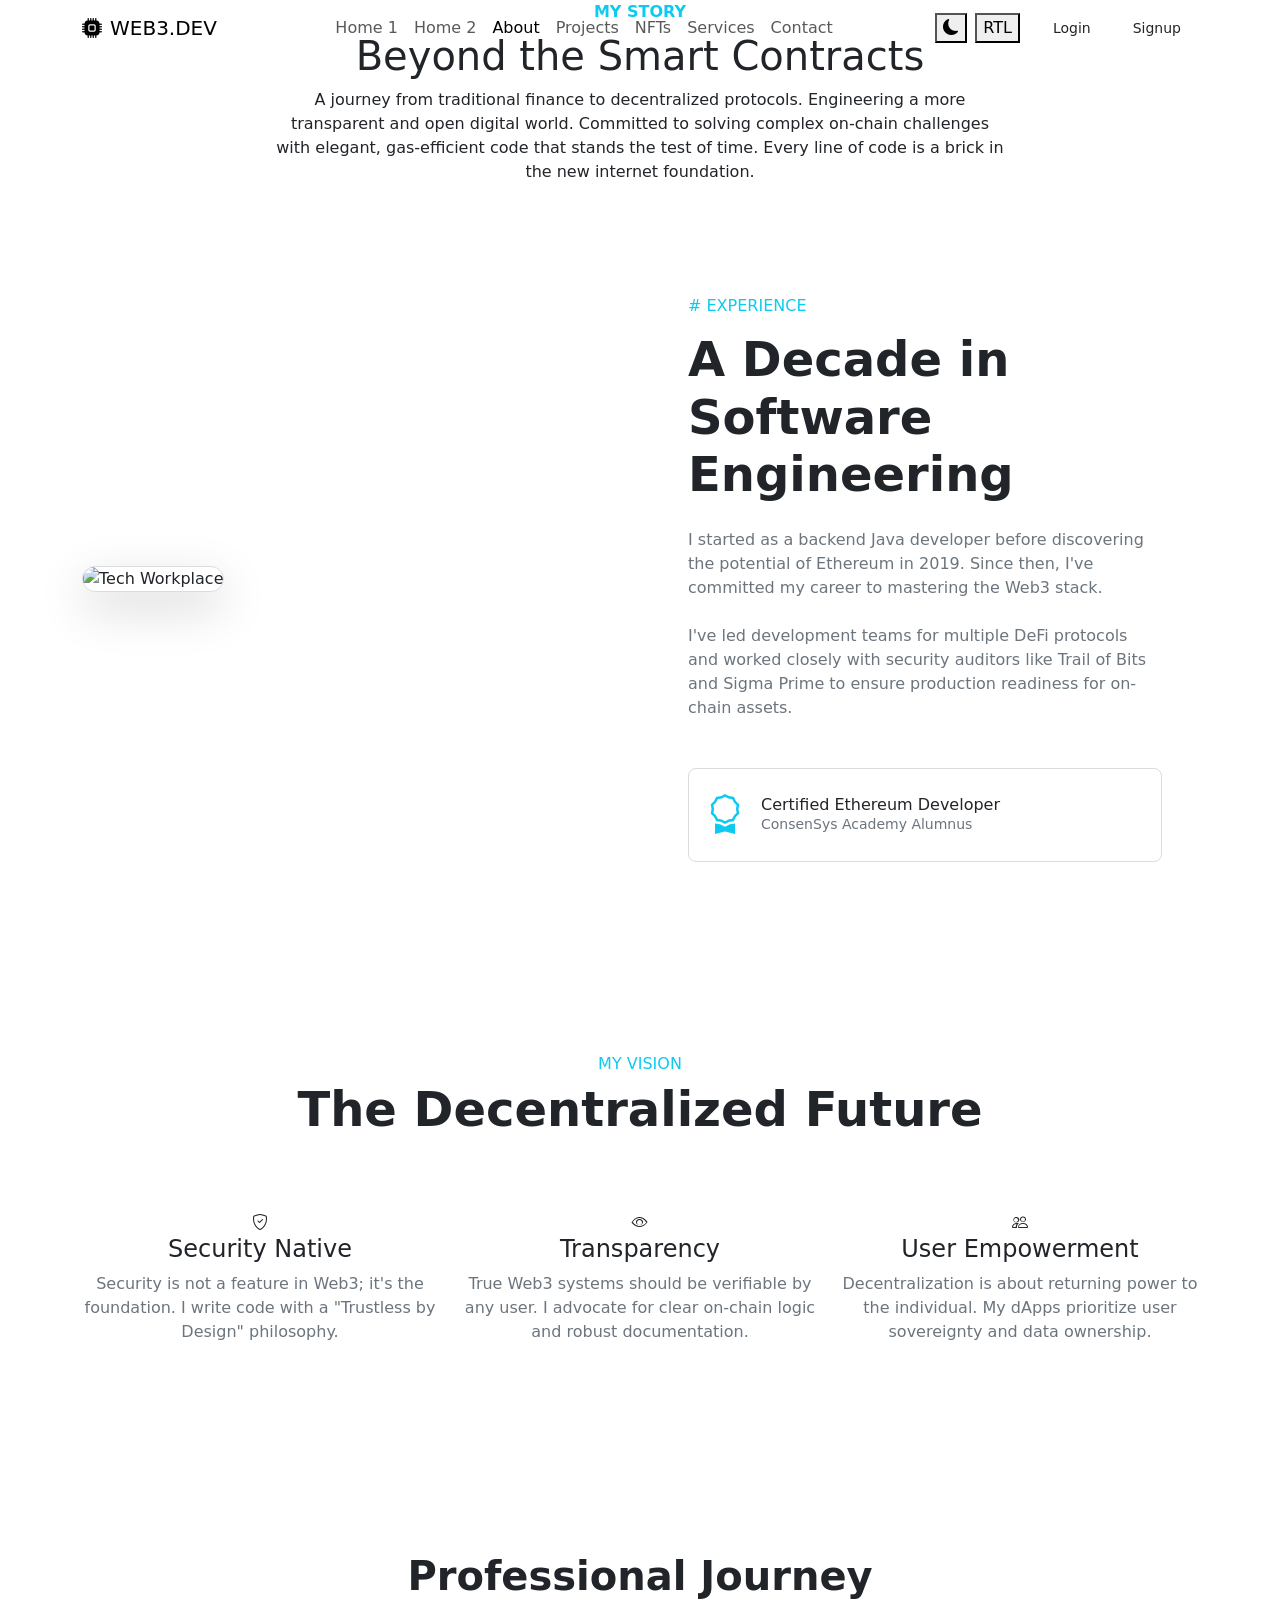
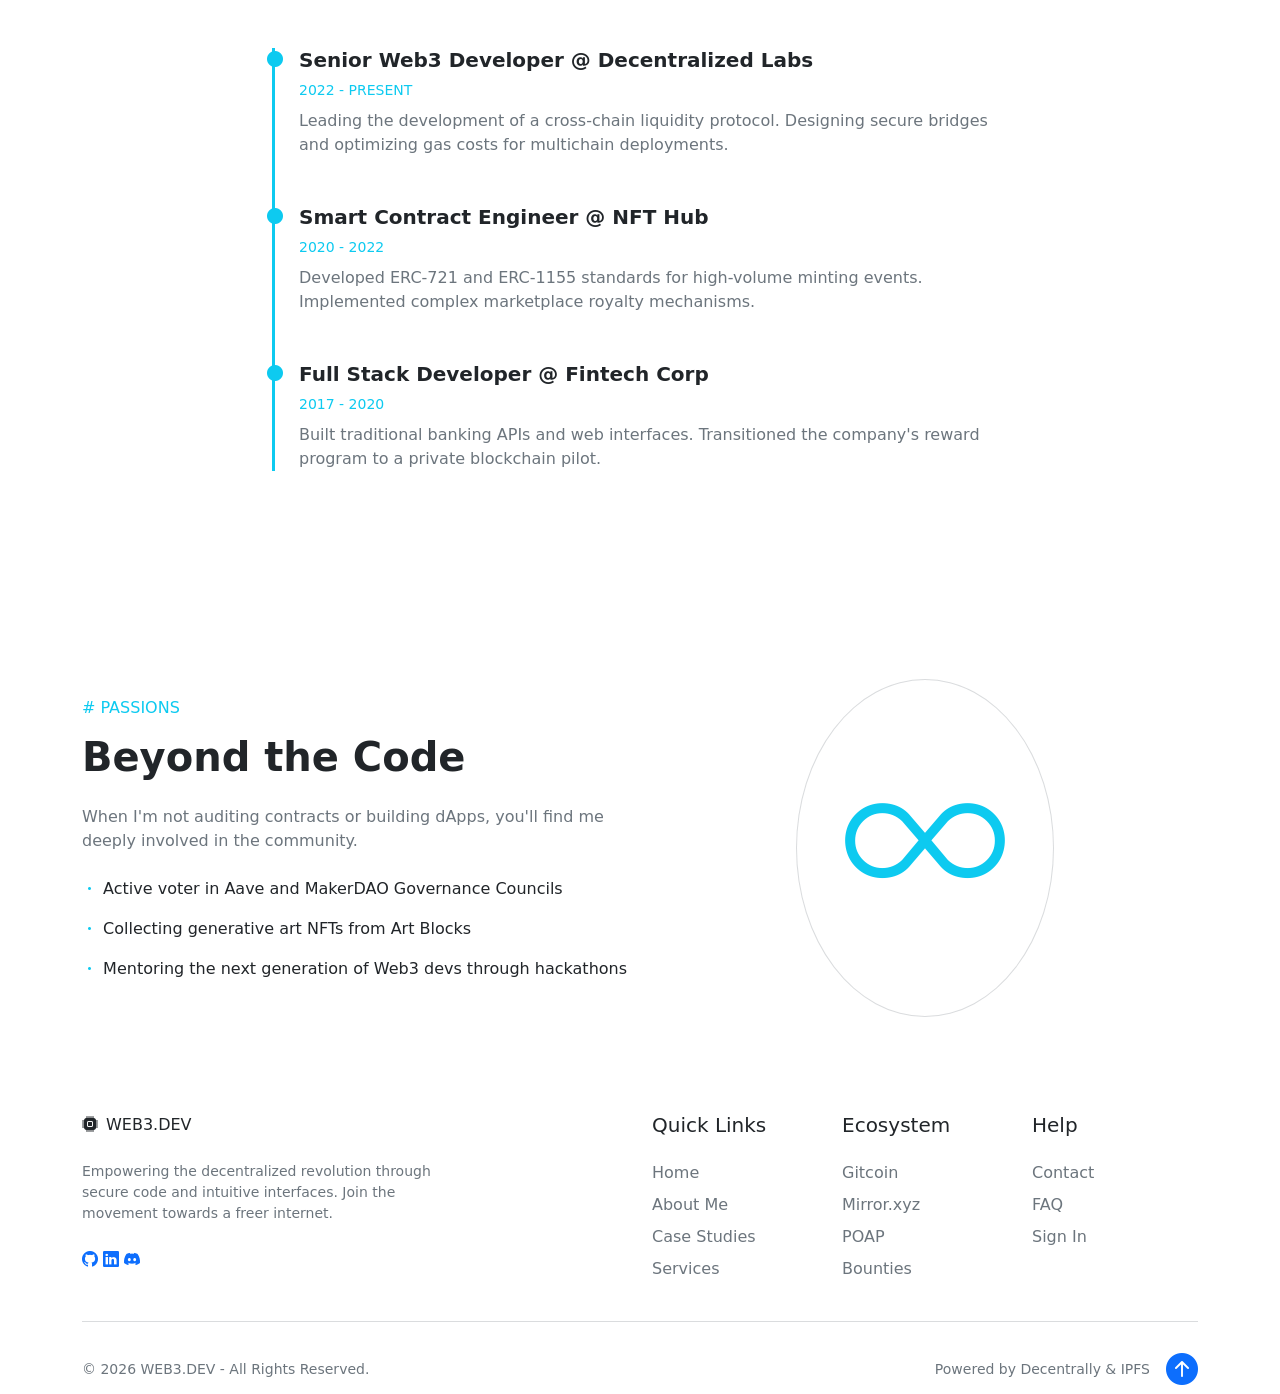
==== commit 424842b7: "Add files via upload" ====
--- a/about.html
+++ b/about.html
@@ -18,7 +18,7 @@
 <body>
 
     <!-- Header -->
-    <nav class="navbar navbar-expand-lg fixed-top navbar-dark">
+    <nav class="navbar navbar-expand-lg fixed-top">
         <div class="container">
             <a class="navbar-brand" href="index.html">
                 <i class="bi bi-cpu-fill me-2"></i>WEB3.DEV
@@ -41,10 +41,10 @@
                 <ul class="navbar-nav mx-auto">
                     <li class="nav-item"><a class="nav-link" href="index.html">Home 1</a></li>
                     <li class="nav-item"><a class="nav-link" href="home-2.html">Home 2</a></li>
-                    <li class="nav-item"><a class="nav-link" href="services.html">Services</a></li>
                     <li class="nav-item"><a class="nav-link active" href="about.html">About</a></li>
                     <li class="nav-item"><a class="nav-link" href="projects.html">Projects</a></li>
                     <li class="nav-item"><a class="nav-link" href="nfts.html">NFTs</a></li>
+                    <li class="nav-item"><a class="nav-link" href="services.html">Services</a></li>
                     <li class="nav-item"><a class="nav-link" href="contact.html">Contact</a></li>
                 </ul>
                 <div class="d-lg-none mt-3 px-3 d-flex gap-2">
@@ -63,7 +63,7 @@
                 <div class="col-lg-8">
                     <p class="text-info mb-2 text-uppercase fw-bold">My Story</p>
                     <h1 class="hero-title">Beyond the Smart Contracts</h1>
-                    <p class="hero-subtitle">Engineering the future of finance through secure and optimized decentralized protocols.</p>
+                    <p class="hero-subtitle">A journey from traditional finance to decentralized protocols. Engineering a more transparent and open digital world. Committed to solving complex on-chain challenges with elegant, gas-efficient code that stands the test of time. Every line of code is a brick in the new internet foundation.</p>
                 </div>
             </div>
         </div>
@@ -161,7 +161,7 @@
     <section class="py-5 bg-card" id="interests">
         <div class="container py-5">
             <div class="row align-items-center">
-                <div class="col-lg-6 animate-left text-center text-lg-start">
+                <div class="col-lg-6 animate-left">
                     <h6 class="text-info mb-3"># PASSIONS</h6>
                     <h2 class="display-6 fw-bold mb-4">Beyond the Code</h2>
                     <p class="text-secondary mb-4">When I'm not auditing contracts or building dApps, you'll find me deeply involved in the community. </p>
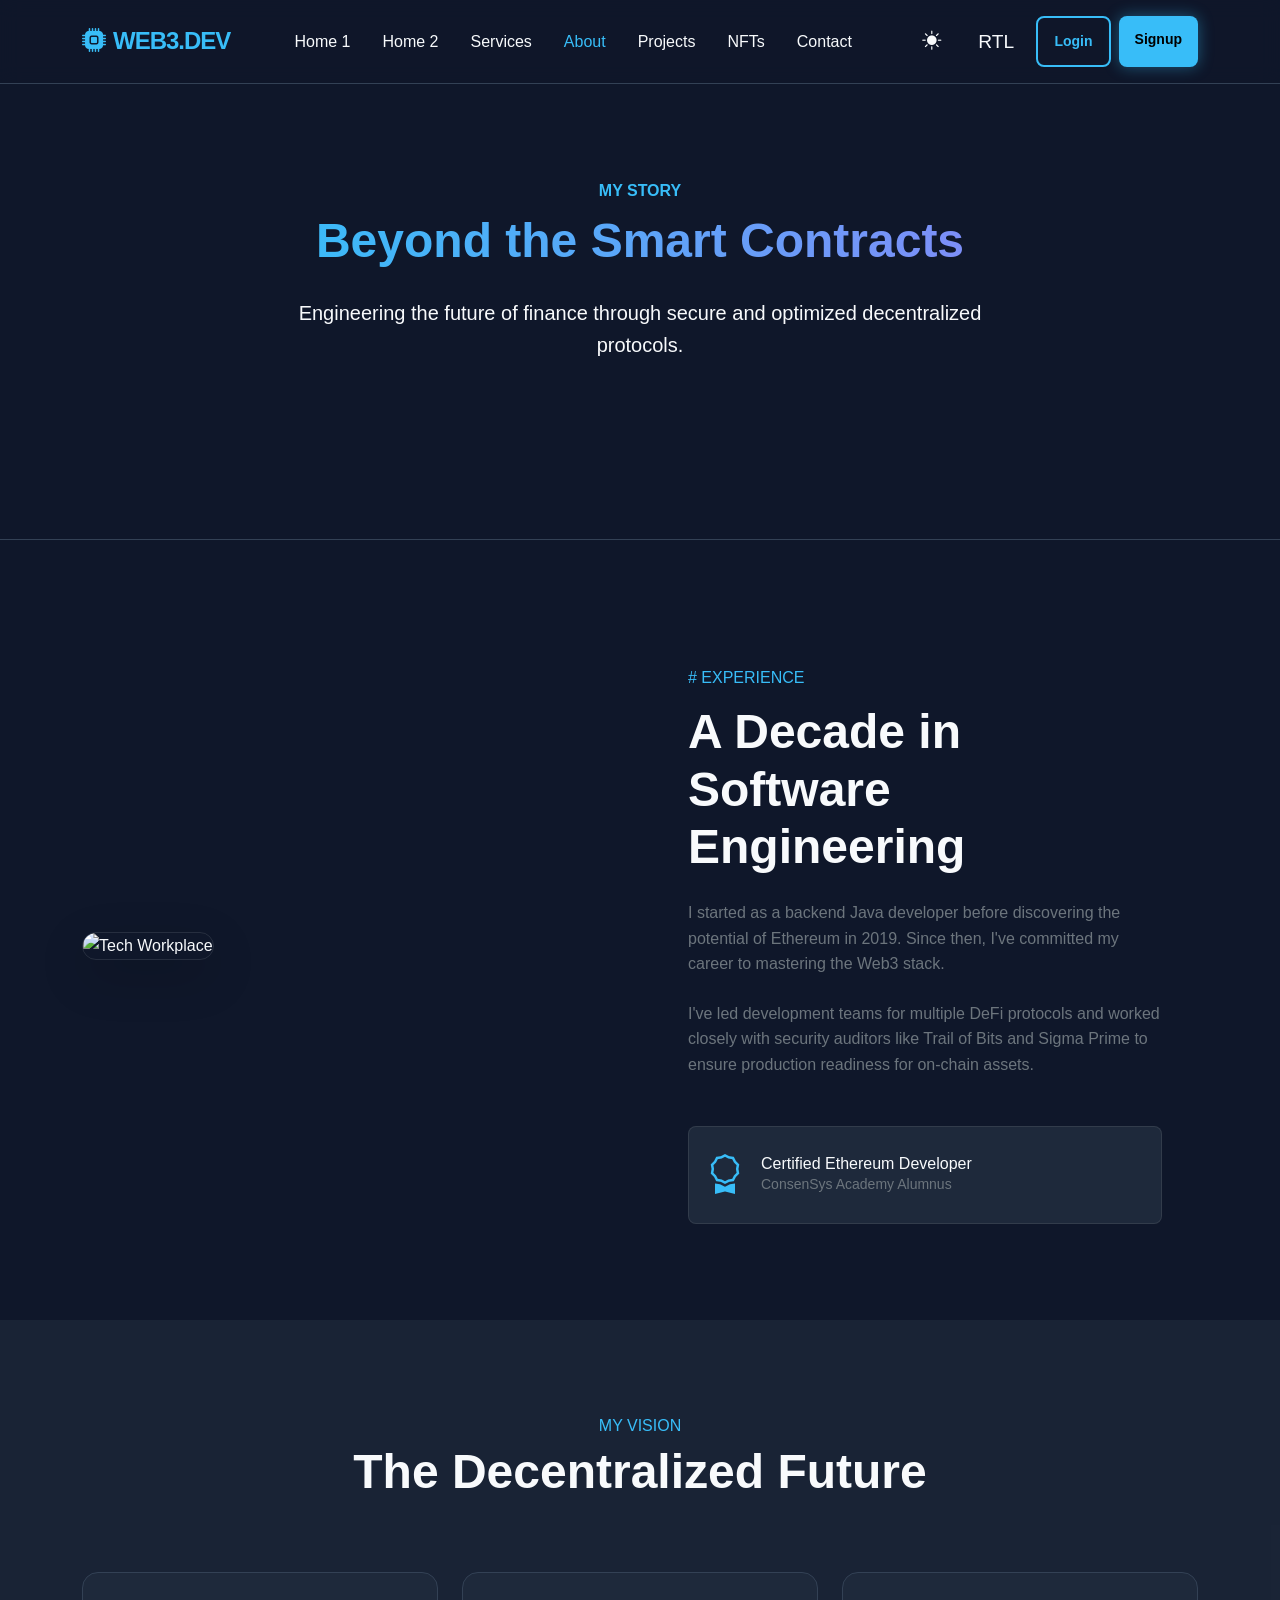
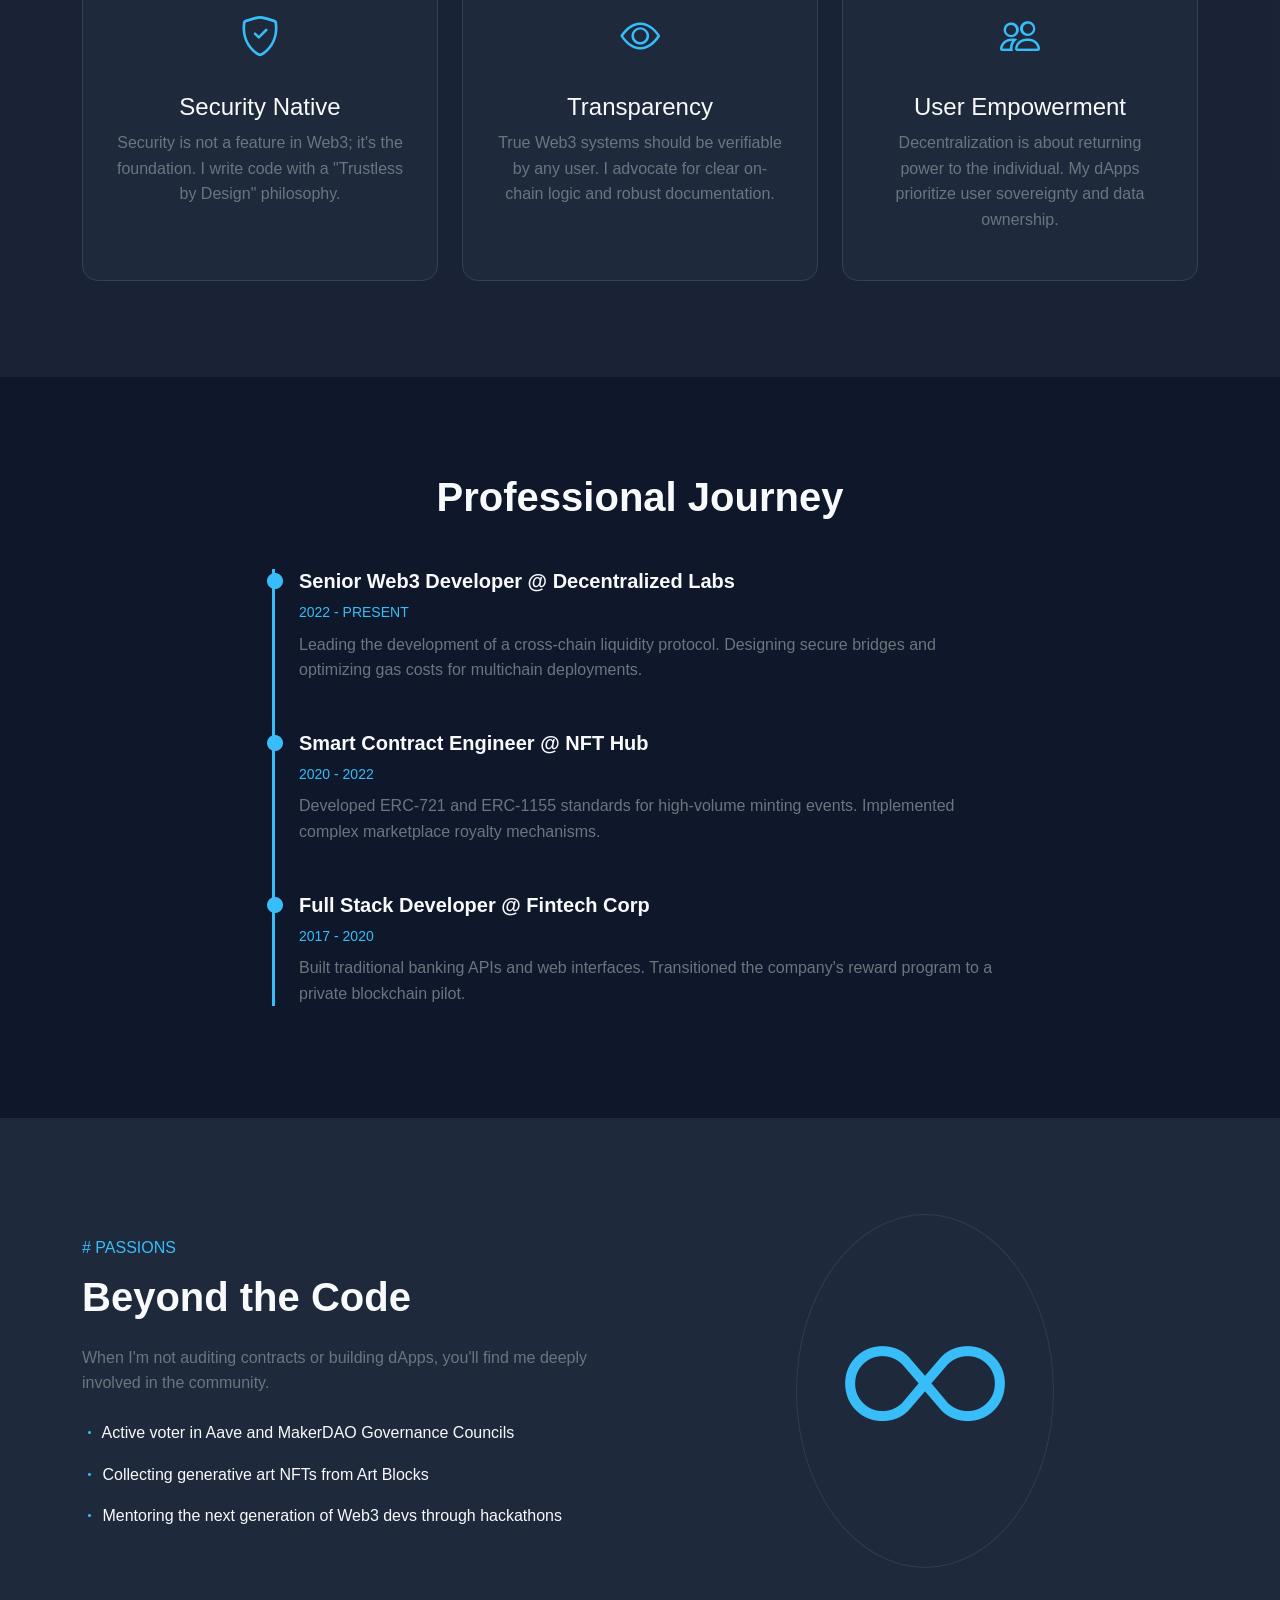
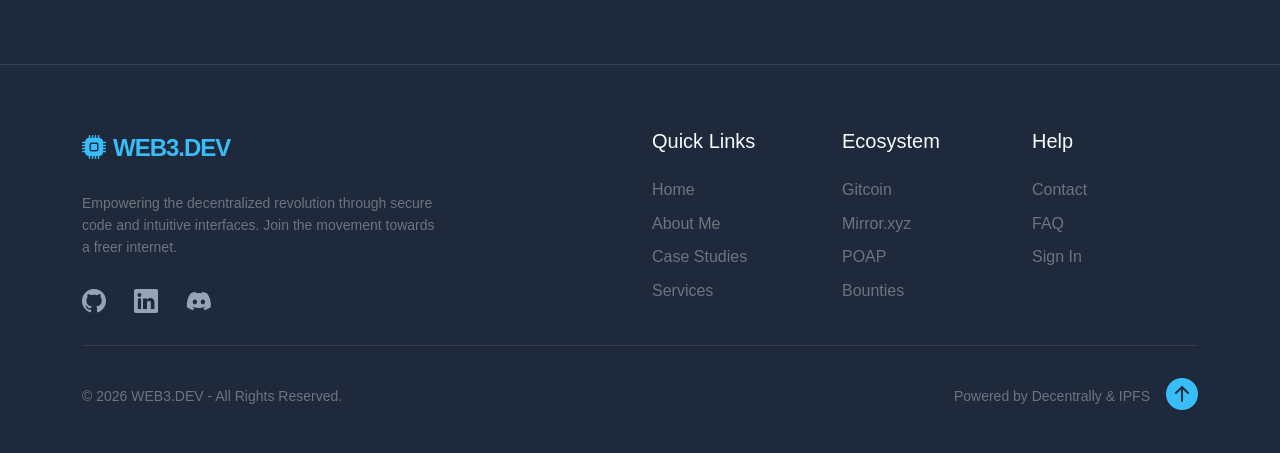
==== commit 4879781e: "Add files via upload Second Commit" ====
--- a/about.html
+++ b/about.html
@@ -18,7 +18,7 @@
 <body>
 
     <!-- Header -->
-    <nav class="navbar navbar-expand-lg fixed-top">
+    <nav class="navbar navbar-expand-lg fixed-top navbar-dark">
         <div class="container">
             <a class="navbar-brand" href="index.html">
                 <i class="bi bi-cpu-fill me-2"></i>WEB3.DEV
@@ -41,10 +41,10 @@
                 <ul class="navbar-nav mx-auto">
                     <li class="nav-item"><a class="nav-link" href="index.html">Home 1</a></li>
                     <li class="nav-item"><a class="nav-link" href="home-2.html">Home 2</a></li>
+                    <li class="nav-item"><a class="nav-link" href="services.html">Services</a></li>
                     <li class="nav-item"><a class="nav-link active" href="about.html">About</a></li>
                     <li class="nav-item"><a class="nav-link" href="projects.html">Projects</a></li>
                     <li class="nav-item"><a class="nav-link" href="nfts.html">NFTs</a></li>
-                    <li class="nav-item"><a class="nav-link" href="services.html">Services</a></li>
                     <li class="nav-item"><a class="nav-link" href="contact.html">Contact</a></li>
                 </ul>
                 <div class="d-lg-none mt-3 px-3 d-flex gap-2">
@@ -63,7 +63,7 @@
                 <div class="col-lg-8">
                     <p class="text-info mb-2 text-uppercase fw-bold">My Story</p>
                     <h1 class="hero-title">Beyond the Smart Contracts</h1>
-                    <p class="hero-subtitle">A journey from traditional finance to decentralized protocols. Engineering a more transparent and open digital world. Committed to solving complex on-chain challenges with elegant, gas-efficient code that stands the test of time. Every line of code is a brick in the new internet foundation.</p>
+                    <p class="hero-subtitle">Engineering the future of finance through secure and optimized decentralized protocols.</p>
                 </div>
             </div>
         </div>
@@ -161,7 +161,7 @@
     <section class="py-5 bg-card" id="interests">
         <div class="container py-5">
             <div class="row align-items-center">
-                <div class="col-lg-6 animate-left">
+                <div class="col-lg-6 animate-left text-center text-lg-start">
                     <h6 class="text-info mb-3"># PASSIONS</h6>
                     <h2 class="display-6 fw-bold mb-4">Beyond the Code</h2>
                     <p class="text-secondary mb-4">When I'm not auditing contracts or building dApps, you'll find me deeply involved in the community. </p>
--- a/css/style.css
+++ b/css/style.css
@@ -0,0 +1,619 @@
+/* 
+    Web3 Freelance Developer Portfolio - Main Stylesheet
+    Author: Antigravity
+    Technology: CSS3, Bootstrap 5
+*/
+
+:root {
+    /* Color Palette - Dark Mode (Default) */
+    --bg-color: #0f172a;
+    --bg-card: #1e293b;
+    --text-primary: #f8fafc;
+    --text-secondary: #94a3b8;
+    --accent-color: #38bdf8; /* Neon Cyan */
+    --accent-glow: rgba(56, 189, 248, 0.4);
+    --secondary-color: #818cf8; /* Indigo */
+    --border-color: #334155;
+    --nav-bg: rgba(15, 23, 42, 0.8);
+    --transition-speed: 0.3s;
+}
+
+[data-theme="light"] {
+    --bg-color: #f8fafc;
+    --bg-card: #ffffff;
+    --text-primary: #111827; /* Darker for better visibility */
+    --text-secondary: #4b5563; /* Darker for better visibility */
+    --accent-color: #2563eb;
+    --accent-glow: rgba(37, 99, 235, 0.15);
+    --secondary-color: #4338ca;
+    --border-color: #e5e7eb;
+    --nav-bg: rgba(248, 250, 252, 0.9);
+}
+
+html {
+    scroll-behavior: smooth;
+}
+
+[dir="rtl"] {
+    text-align: right;
+}
+
+* {
+    margin: 0;
+    padding: 0;
+    box-sizing: border-box;
+}
+
+body {
+    font-family: 'Inter', sans-serif;
+    background-color: var(--bg-color);
+    color: var(--text-primary);
+    line-height: 1.6;
+    overflow-x: hidden;
+    transition: background-color var(--transition-speed), color var(--transition-speed);
+}
+
+/* Animations */
+@keyframes slideInLeft {
+    from { opacity: 0; transform: translateX(-50px); }
+    to { opacity: 1; transform: translateX(0); }
+}
+
+/* 
+ * Utility Overrides to match Custom Variables dynamically
+ */
+.text-info {
+    color: var(--accent-color) !important;
+}
+a.text-info:hover {
+    color: var(--secondary-color) !important;
+    text-decoration: underline !important;
+}
+.border-info {
+    border-color: var(--accent-color) !important;
+}
+.bg-info {
+    background-color: var(--accent-color) !important;
+}
+
+@keyframes fadeIn {
+    from { opacity: 0; }
+    to { opacity: 1; }
+}
+
+@keyframes glow {
+    0% { box-shadow: 0 0 5px var(--accent-glow); }
+    50% { box-shadow: 0 0 20px var(--accent-glow); }
+    100% { box-shadow: 0 0 5px var(--accent-glow); }
+}
+
+.animate-left {
+    opacity: 0;
+    transition: all 0.8s ease-out;
+    transform: translateX(-50px);
+}
+
+.animate-left.visible {
+    opacity: 1;
+    transform: translateX(0);
+}
+
+/* Navigation */
+.navbar {
+    background-color: var(--nav-bg);
+    backdrop-filter: blur(10px);
+    border-bottom: 1px solid var(--border-color);
+    padding: 1rem 0;
+    z-index: 1030;
+}
+
+/* Mobile Alignment Fix */
+@media (max-width: 991px) {
+    .navbar-brand {
+        font-size: 1.2rem !important;
+        margin-right: 0 !important;
+    }
+    .navbar-brand i {
+        margin-right: 0.25rem !important;
+    }
+    .navbar .d-flex.gap-2 {
+        gap: 0.25rem !important; /* Reduce space between buttons */
+    }
+}
+
+@media (max-width: 380px) {
+    .navbar-brand {
+        font-size: 1.1rem !important;
+    }
+    .navbar-brand i {
+        margin-right: 0.2rem !important;
+    }
+    .toggle-btn {
+        margin-left: 0.1rem !important;
+        padding: 0.2rem !important;
+    }
+    .navbar-toggler {
+        margin-left: 0.1rem !important;
+        padding: 0.2rem 0.4rem !important;
+    }
+}
+
+
+
+.nav-link {
+    color: var(--text-primary) !important;
+    font-weight: 500;
+    margin: 0 0.5rem;
+    transition: color var(--transition-speed);
+    white-space: nowrap;
+}
+
+/* Fix dense navbar spacing for 1024px mid-size viewports */
+@media (min-width: 992px) and (max-width: 1199px) {
+    .nav-link {
+        margin: 0 0.1rem !important;
+        font-size: 0.92rem;
+        padding-left: 0.35rem !important;
+        padding-right: 0.35rem !important;
+    }
+    .navbar-brand {
+        font-size: 1.2rem;
+    }
+    .navbar .d-none.d-lg-flex .btn {
+        padding: 0.25rem 0.6rem !important;
+        font-size: 0.85rem;
+    }
+}
+
+.nav-link:hover, .nav-link.active {
+    color: var(--accent-color) !important;
+}
+
+.navbar-brand {
+    font-weight: 800;
+    font-size: 1.5rem;
+    color: var(--accent-color) !important;
+    letter-spacing: -1px;
+    white-space: nowrap;
+}
+
+/* Hero Section */
+.hero-section {
+    position: relative;
+    min-height: 100vh; /* Allow it to grow on small screens with lots of text */
+    padding-top: 100px; /* Protective buffer so text doesn't hide behind the navbar */
+    padding-bottom: 60px; /* Buffer before the section ends */
+    background-size: cover;
+    background-position: center;
+    background-repeat: no-repeat;
+    display: flex;
+    align-items: center;
+    justify-content: center;
+    overflow: hidden;
+    margin-bottom: 2rem;
+    border-bottom: 1px solid var(--border-color);
+}
+
+.hero-section.hero-sm {
+    height: 60vh; /* Standard height for auxiliary pages */
+    min-height: 400px;
+}
+
+.hero-overlay {
+    position: absolute;
+    top: 0;
+    left: 0;
+    width: 100%;
+    height: 100%;
+    background: rgba(15, 23, 42, 0.75); /* Standalone overlay, no blending */
+}
+
+[data-theme="light"] .hero-overlay {
+    background: rgba(248, 250, 252, 0.93);
+}
+
+.hero-content {
+    position: relative;
+    z-index: 2;
+    animation: fadeInContent 1.5s ease-out; /* Hero-specific animation */
+}
+
+@keyframes fadeInContent {
+    from { opacity: 0; transform: translateY(30px); }
+    to { opacity: 1; transform: translateY(0); }
+}
+
+.hero-title {
+    font-size: 4.5rem; /* Main landing size */
+    font-weight: 900;
+    margin-bottom: 1.5rem;
+    background: linear-gradient(90deg, var(--accent-color), var(--secondary-color));
+    -webkit-background-clip: text;
+    background-clip: text;
+    -webkit-text-fill-color: transparent;
+    line-height: 1.2;
+    max-width: 1000px;
+    margin-left: auto;
+    margin-right: auto;
+    padding-bottom: 0.2rem; /* Buffer for letters like 'g' with background-clip: text */
+    word-wrap: break-word;
+    overflow-wrap: break-word;
+    hyphens: auto; /* Gracefully hyphenate ultra-long words if they break */
+}
+
+.hero-sm .hero-title {
+    font-size: 3rem; /* Smarter size for auxiliary pages */
+    line-height: 1.2;
+}
+
+@media (max-width: 991px) {
+    .hero-title {
+        font-size: 3.5rem;
+        line-height: 1.25;
+    }
+    .hero-sm .hero-title {
+        font-size: 2.5rem;
+    }
+}
+
+@media (max-width: 768px) {
+    .hero-title {
+        font-size: 2.5rem;
+        line-height: 1.3;
+    }
+    .hero-sm .hero-title {
+        font-size: 2rem;
+        line-height: 1.3;
+    }
+}
+
+@media (max-width: 450px) {
+    .hero-title {
+        font-size: 2rem !important;
+        line-height: 1.25 !important;
+    }
+    .hero-sm .hero-title {
+        font-size: 1.7rem !important;
+    }
+}
+
+/* Global Heading Responsiveness Overrides */
+@media (max-width: 768px) {
+    .display-1 { font-size: 3rem !important; }
+    .display-2 { font-size: 2.75rem !important; }
+    .display-3 { font-size: 2.5rem !important; }
+    .display-4 { font-size: 2.25rem !important; }
+    .display-5 { font-size: 2rem !important; }
+    .display-6 { font-size: 1.75rem !important; }
+}
+
+.hero-subtitle {
+    color: var(--text-primary);
+    font-size: 1.25rem;
+    font-weight: 500;
+    max-width: 800px;
+    width: 95%; /* Safety for narrow screens */
+    margin: 0 auto 2.5rem;
+    opacity: 1;
+}
+
+.btn-primary-web3 {
+    background-color: var(--accent-color);
+    color: #000;
+    font-weight: 700;
+    padding: 0.8rem 2rem;
+    border-radius: 8px;
+    border: none;
+    transition: all var(--transition-speed);
+    box-shadow: 0 0 15px var(--accent-glow);
+}
+
+.btn-primary-web3:hover {
+    transform: scale(1.05);
+    background-color: var(--secondary-color);
+    color: #fff;
+    box-shadow: 0 0 25px var(--accent-glow);
+}
+
+.btn-outline-web3 {
+    border: 2px solid var(--accent-color);
+    color: var(--accent-color);
+    background: transparent;
+    font-weight: 700;
+    padding: 0.8rem 2rem;
+    border-radius: 8px;
+    transition: all var(--transition-speed);
+}
+
+.btn-outline-web3:hover {
+    background-color: var(--accent-color);
+    color: #000;
+}
+
+/* Cards */
+.web3-card {
+    background-color: var(--bg-card);
+    border: 1px solid var(--border-color);
+    border-radius: 16px;
+    padding: 2rem;
+    transition: transform var(--transition-speed), border-color var(--transition-speed);
+    height: 100%;
+    display: flex;
+    flex-direction: column;
+}
+
+.web3-card:hover {
+    transform: translateY(-10px);
+    border-color: var(--accent-color);
+}
+
+/* Background Utilities */
+.bg-card { 
+    background-color: var(--bg-card) !important; 
+}
+.bg-card-secondary { 
+    background-color: rgba(30, 41, 59, 0.7) !important; 
+}
+
+[data-theme="light"] .bg-card-secondary {
+    background-color: #f1f5f9 !important;
+}
+
+.web3-card img {
+    width: 100%;
+    height: 250px;
+    object-fit: cover;
+    border-radius: 12px;
+    margin-bottom: 1.5rem;
+}
+
+.card-icon {
+    font-size: 2.5rem;
+    color: var(--accent-color);
+    margin-bottom: 1.5rem;
+}
+
+/* NFT Grid */
+.nft-card {
+    position: relative;
+    border-radius: 20px;
+    overflow: hidden;
+    margin-bottom: 2rem;
+}
+
+.nft-img {
+    width: 100%;
+    height: 300px;
+    object-fit: cover;
+    transition: transform 0.5s;
+}
+
+.nft-card:hover .nft-img {
+    transform: scale(1.1);
+}
+
+.nft-info {
+    position: absolute;
+    bottom: 0;
+    left: 0;
+    width: 100%;
+    padding: 1.5rem;
+    background: linear-gradient(transparent, rgba(0,0,0,0.8));
+    color: #fff;
+}
+
+/* Auth Pages */
+.auth-wrapper {
+    min-height: 100vh;
+    display: flex;
+    align-items: center;
+    justify-content: center;
+    background-color: var(--bg-color);
+    padding: 4rem 1rem;
+}
+
+.auth-card {
+    width: 100%;
+    max-width: 450px;
+    background-color: var(--bg-card);
+    padding: 3rem;
+    border-radius: 24px;
+    border: 1px solid var(--border-color);
+    box-shadow: 0 20px 40px rgba(0,0,0,0.2);
+    margin: auto 0; /* Prevents top/bottom clipping in flex-center on short screens */
+}
+
+@media (max-width: 576px) {
+    .auth-card {
+        padding: 2rem 1.5rem;
+    }
+}
+
+.form-control, .form-select {
+    background-color: var(--bg-color) !important;
+    border: 1px solid var(--border-color) !important;
+    color: var(--text-primary) !important;
+}
+
+.form-control::placeholder {
+    color: var(--text-secondary) !important;
+    opacity: 0.7;
+}
+
+.form-control:focus, .form-select:focus {
+    border-color: var(--accent-color) !important;
+    box-shadow: 0 0 10px var(--accent-glow) !important;
+}
+
+/* Footer */
+footer {
+    padding: 4rem 0 2rem;
+    background-color: var(--bg-card);
+    border-top: 1px solid var(--border-color);
+}
+
+.social-link {
+    font-size: 1.5rem;
+    color: var(--text-secondary);
+    margin-right: 1.5rem;
+    transition: color var(--transition-speed);
+}
+
+.social-link:hover {
+    color: var(--accent-color);
+}
+
+.hover-white {
+    transition: color var(--transition-speed);
+}
+
+.hover-white:hover {
+    color: var(--accent-color) !important;
+}
+
+.back-to-top-btn {
+    color: var(--accent-color);
+    transition: all var(--transition-speed);
+}
+
+.back-to-top-btn:hover {
+    color: var(--secondary-color);
+    transform: translateY(-5px);
+}
+
+
+/* Toggles */
+.toggle-btn {
+    background: none;
+    border: none;
+    color: var(--text-primary);
+    font-size: 1.2rem;
+    cursor: pointer;
+    margin-left: 1rem;
+    transition: all var(--transition-speed);
+    display: flex;
+    align-items: center;
+    justify-content: center;
+    padding: 0.4rem;
+    line-height: 1;
+}
+
+@media (max-width: 991px) {
+    .toggle-btn {
+        margin-left: 0.4rem;
+        font-size: 1.1rem;
+        padding: 0.3rem;
+    }
+    #rtl-toggle {
+        font-size: 0.8rem;
+        font-weight: 700;
+    }
+}
+
+
+.toggle-btn:hover {
+    color: var(--accent-color);
+    transform: scale(1.1);
+}
+
+/* Navbar Toggler Visibility & Style */
+.navbar-toggler {
+    padding: 0.3rem 0.5rem;
+    border: 1px solid var(--border-color);
+    border-radius: 8px;
+    transition: all var(--transition-speed);
+    background-color: rgba(255, 255, 255, 0.05); /* Subtle background */
+    display: flex;
+    align-items: center;
+    justify-content: center;
+    margin-left: 0.25rem !important; /* Reduce margin */
+}
+
+.navbar-toggler-icon {
+    width: 1.5rem;
+    height: 1.5rem;
+    transition: all var(--transition-speed);
+}
+
+.navbar-toggler:focus {
+    box-shadow: 0 0 10px var(--accent-glow);
+    outline: none;
+}
+
+/* Force Visibility in Dark Mode */
+.navbar-toggler-icon {
+    display: inline-block;
+    width: 1.5rem;
+    height: 1.5rem;
+    vertical-align: middle;
+    background-image: url("data:image/svg+xml,%3csvg xmlns='http://www.w3.org/2000/svg' viewBox='0 0 30 30'%3e%3cpath stroke='%23ffffff' stroke-linecap='round' stroke-miterlimit='10' stroke-width='2' d='M4 7h22M4 15h22M4 23h22'/%3e%3c/svg%3e") !important;
+    background-repeat: no-repeat;
+    background-position: center;
+    background-size: 100%;
+    transition: all var(--transition-speed);
+}
+
+[data-theme="light"] .navbar-toggler-icon {
+    background-image: url("data:image/svg+xml,%3csvg xmlns='http://www.w3.org/2000/svg' viewBox='0 0 30 30'%3e%3cpath stroke='%23000000' stroke-linecap='round' stroke-miterlimit='10' stroke-width='2' d='M4 7h22M4 15h22M4 23h22'/%3e%3c/svg%3e") !important;
+}
+
+
+.navbar-toggler {
+    border-color: var(--border-color);
+    background-color: rgba(255, 255, 255, 0.1);
+}
+
+[data-theme="light"] .navbar-toggler {
+    background-color: rgba(0, 0, 0, 0.05);
+}
+
+
+
+
+
+
+
+/* Modal */
+.modal-content {
+    background-color: var(--bg-card);
+    color: var(--text-primary);
+    border: 1px solid var(--border-color);
+    border-radius: 20px;
+}
+
+.modal-header {
+    border-bottom: 1px solid var(--border-color);
+}
+
+.modal-footer {
+    border-top: 1px solid var(--border-color);
+}
+
+/* RTL Specific */
+[dir="rtl"] .ms-auto {
+    margin-right: auto !important;
+    margin-left: 0 !important;
+}
+
+[dir="rtl"] .me-auto {
+    margin-left: auto !important;
+    margin-right: 0 !important;
+}
+
+[dir="rtl"] .animate-left {
+    transform: translateX(50px);
+}
+
+[dir="rtl"] .animate-left.visible {
+    transform: translateX(0);
+}
+
+.auth-toggles {
+    position: fixed;
+    top: 1.5rem;
+    right: 1.5rem;
+    display: flex;
+    align-items: center;
+    gap: 0.5rem;
+    z-index: 2000;
+}
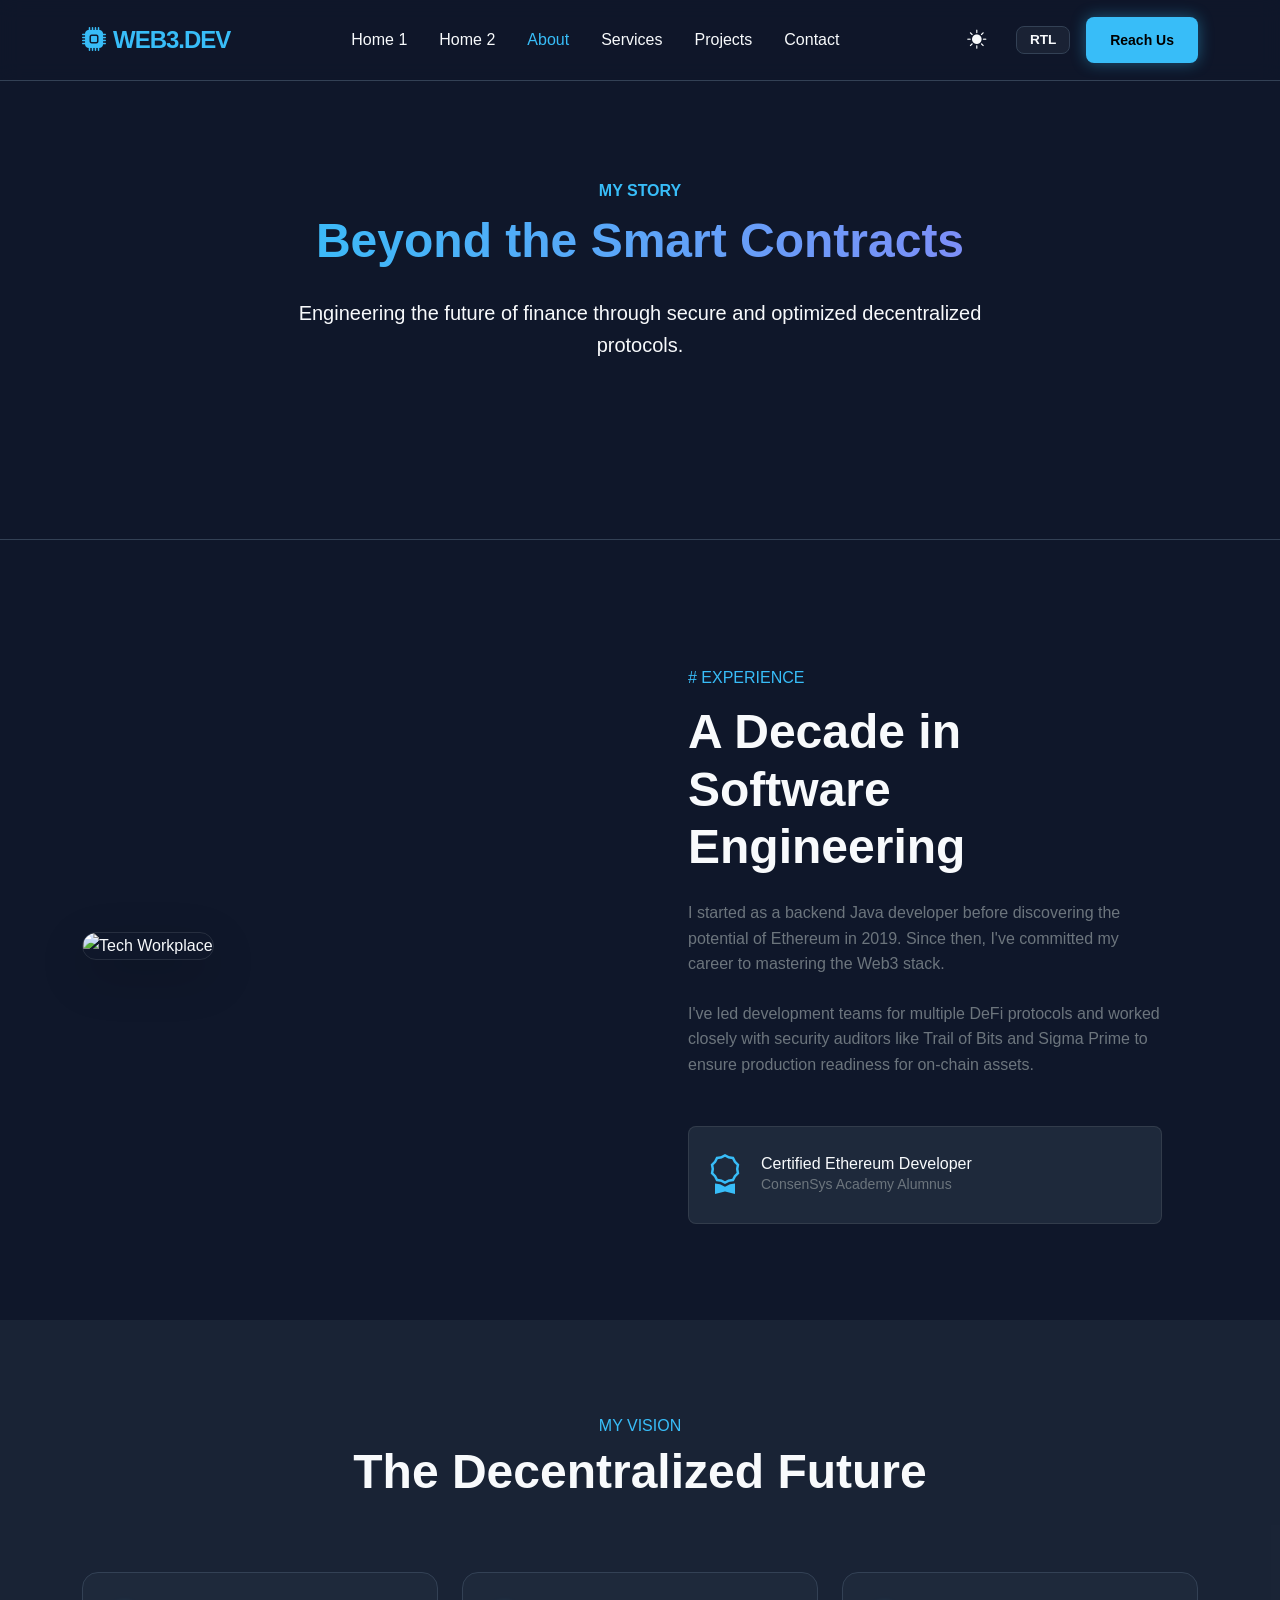
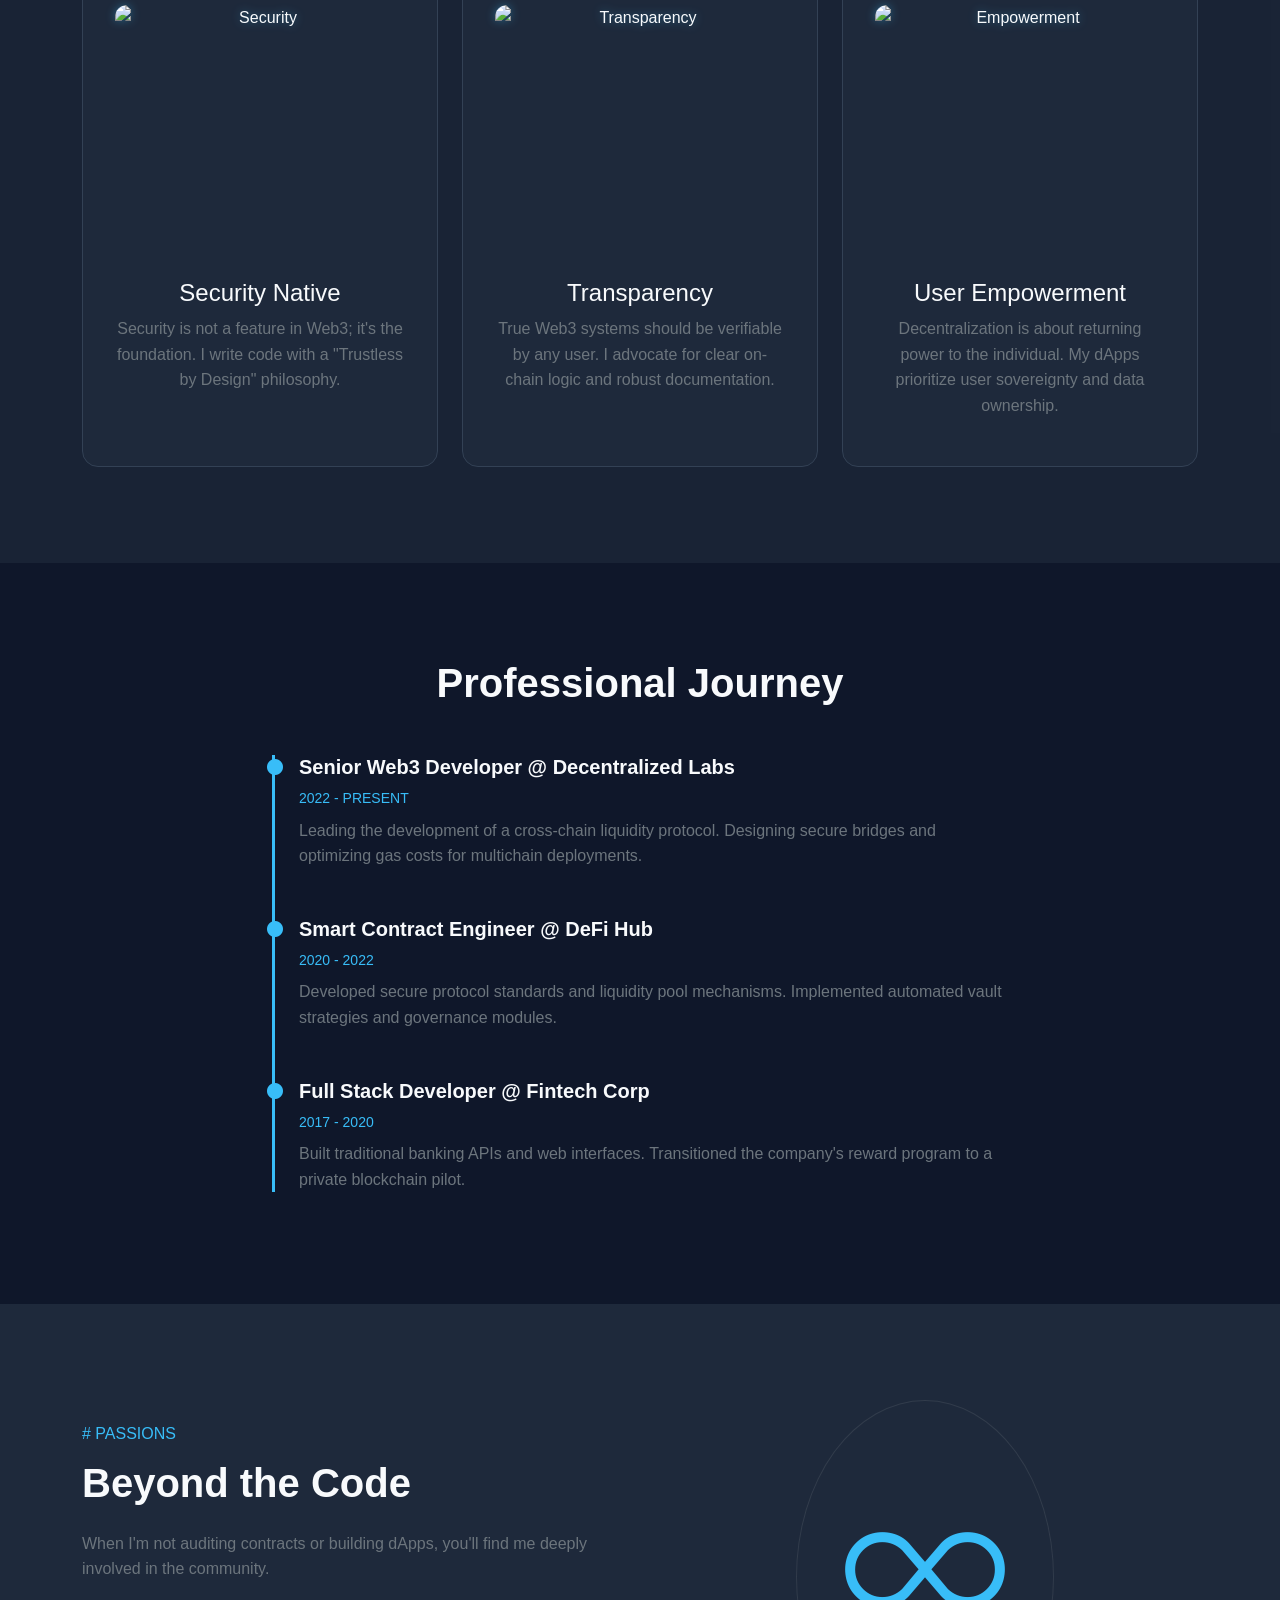
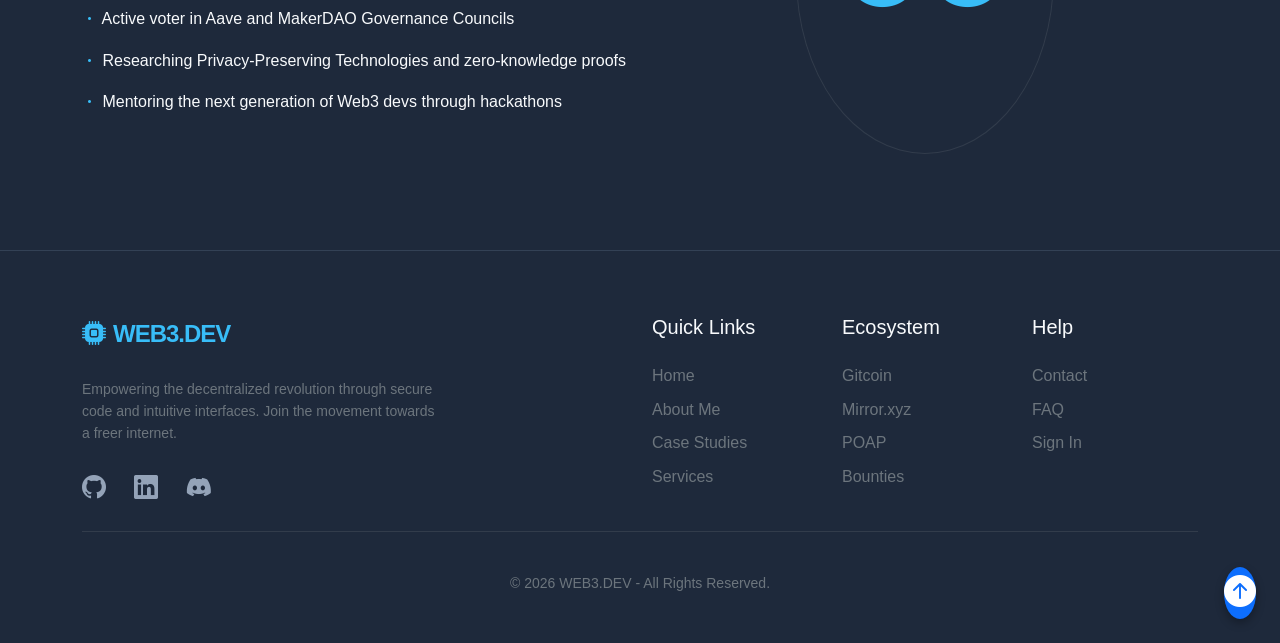
==== commit 73c510cc: "Add files via upload Client First Commit" ====
--- a/about.html
+++ b/about.html
@@ -1,5 +1,6 @@
 <!DOCTYPE html>
 <html lang="en" data-theme="dark">
+
 <head>
     <meta charset="UTF-8">
     <meta name="viewport" content="width=device-width, initial-scale=1.0">
@@ -15,6 +16,7 @@
     <!-- Favicon -->
     <link rel="icon" href="favicon.svg" type="image/svg+xml">
 </head>
+
 <body>
 
     <!-- Header -->
@@ -28,9 +30,8 @@
                     <i class="bi bi-moon-fill"></i>
                 </button>
                 <button id="rtl-toggle" class="toggle-btn">RTL</button>
-                <div class="d-none d-lg-flex gap-2 ms-2">
-                    <a href="login.html" class="btn btn-outline-web3 btn-sm px-3">Login</a>
-                    <a href="signup.html" class="btn btn-primary-web3 btn-sm px-3">Signup</a>
+                <div class="d-none d-lg-flex ms-2">
+                    <a href="login.html" class="btn btn-primary-web3 btn-sm px-4">Reach Us</a>
                 </div>
                 <button class="navbar-toggler ms-2" type="button" data-bs-toggle="collapse" data-bs-target="#navbarNav">
                     <span class="navbar-toggler-icon"></span>
@@ -41,29 +42,30 @@
                 <ul class="navbar-nav mx-auto">
                     <li class="nav-item"><a class="nav-link" href="index.html">Home 1</a></li>
                     <li class="nav-item"><a class="nav-link" href="home-2.html">Home 2</a></li>
+                    <li class="nav-item"><a class="nav-link active" href="about.html">About</a></li>
                     <li class="nav-item"><a class="nav-link" href="services.html">Services</a></li>
-                    <li class="nav-item"><a class="nav-link active" href="about.html">About</a></li>
                     <li class="nav-item"><a class="nav-link" href="projects.html">Projects</a></li>
-                    <li class="nav-item"><a class="nav-link" href="nfts.html">NFTs</a></li>
+
                     <li class="nav-item"><a class="nav-link" href="contact.html">Contact</a></li>
                 </ul>
-                <div class="d-lg-none mt-3 px-3 d-flex gap-2">
-                    <a href="login.html" class="btn btn-outline-web3 w-50">Login</a>
-                    <a href="signup.html" class="btn btn-primary-web3 w-50">Signup</a>
+                <div class="d-lg-none mt-3 px-3">
+                    <a href="login.html" class="btn btn-primary-web3 w-100">Reach Us</a>
                 </div>
             </div>
         </div>
     </nav>
 
     <!-- 1. Hero Section -->
-    <section class="hero-section hero-sm" style="background-image: url('https://images.unsplash.com/photo-1573164713714-d95e436ab8d6?auto=format&fit=crop&w=1920&q=80');">
+    <section class="hero-section hero-sm"
+        style="background-image: url('https://images.unsplash.com/photo-1573164713714-d95e436ab8d6?auto=format&fit=crop&w=1920&q=80');">
         <div class="hero-overlay"></div>
         <div class="container hero-content text-center">
             <div class="row justify-content-center">
                 <div class="col-lg-8">
                     <p class="text-info mb-2 text-uppercase fw-bold">My Story</p>
                     <h1 class="hero-title">Beyond the Smart Contracts</h1>
-                    <p class="hero-subtitle">Engineering the future of finance through secure and optimized decentralized protocols.</p>
+                    <p class="hero-subtitle">Engineering the future of finance through secure and optimized
+                        decentralized protocols.</p>
                 </div>
             </div>
         </div>
@@ -74,14 +76,21 @@
         <div class="container py-5">
             <div class="row align-items-center">
                 <div class="col-lg-6 mb-5 mb-lg-0 animate-left">
-                    <img src="https://images.unsplash.com/photo-1581091226825-a6a2a5aee158?auto=format&fit=crop&w=800&q=80" alt="Tech Workplace" class="img-fluid rounded-4 shadow-lg border border-secondary border-opacity-25">
+                    <img src="https://images.unsplash.com/photo-1581091226825-a6a2a5aee158?auto=format&fit=crop&w=800&q=80"
+                        alt="Tech Workplace"
+                        class="img-fluid rounded-4 shadow-lg border border-secondary border-opacity-25">
                 </div>
                 <div class="col-lg-6 px-lg-5 animate-left">
                     <h6 class="text-info mb-3"># EXPERIENCE</h6>
                     <h2 class="display-5 fw-bold mb-4">A Decade in Software Engineering</h2>
-                    <p class="text-secondary mb-4">I started as a backend Java developer before discovering the potential of Ethereum in 2019. Since then, I've committed my career to mastering the Web3 stack. </p>
-                    <p class="text-secondary mb-5">I've led development teams for multiple DeFi protocols and worked closely with security auditors like Trail of Bits and Sigma Prime to ensure production readiness for on-chain assets.</p>
-                    <div class="d-flex align-items-center p-3 bg-card rounded-3 border border-secondary border-opacity-25">
+                    <p class="text-secondary mb-4">I started as a backend Java developer before discovering the
+                        potential of Ethereum in 2019. Since then, I've committed my career to mastering the Web3 stack.
+                    </p>
+                    <p class="text-secondary mb-5">I've led development teams for multiple DeFi protocols and worked
+                        closely with security auditors like Trail of Bits and Sigma Prime to ensure production readiness
+                        for on-chain assets.</p>
+                    <div
+                        class="d-flex align-items-center p-3 bg-card rounded-3 border border-secondary border-opacity-25">
                         <div class="fs-1 text-info me-3"><i class="bi bi-award"></i></div>
                         <div>
                             <h6 class="mb-0">Certified Ethereum Developer</h6>
@@ -103,23 +112,29 @@
             <div class="row g-4 mt-4">
                 <div class="col-md-4 animate-left">
                     <div class="web3-card text-center">
-                        <i class="bi bi-shield-check card-icon"></i>
+                        <img src="https://images.pexels.com/photos/4973899/pexels-photo-4973899.jpeg" alt="Security"
+                            class="card-illustration mx-auto">
                         <h4>Security Native</h4>
-                        <p class="text-secondary">Security is not a feature in Web3; it's the foundation. I write code with a "Trustless by Design" philosophy.</p>
+                        <p class="text-secondary">Security is not a feature in Web3; it's the foundation. I write code
+                            with a "Trustless by Design" philosophy.</p>
                     </div>
                 </div>
                 <div class="col-md-4 animate-left" style="transition-delay: 0.1s;">
                     <div class="web3-card text-center">
-                        <i class="bi bi-eye card-icon"></i>
+                        <img src="https://images.pexels.com/photos/1477835/pexels-photo-1477835.jpeg" alt="Transparency"
+                            class="card-illustration mx-auto">
                         <h4>Transparency</h4>
-                        <p class="text-secondary">True Web3 systems should be verifiable by any user. I advocate for clear on-chain logic and robust documentation.</p>
+                        <p class="text-secondary">True Web3 systems should be verifiable by any user. I advocate for
+                            clear on-chain logic and robust documentation.</p>
                     </div>
                 </div>
                 <div class="col-md-4 animate-left" style="transition-delay: 0.2s;">
                     <div class="web3-card text-center">
-                        <i class="bi bi-people card-icon"></i>
+                        <img src="https://images.pexels.com/photos/29335352/pexels-photo-29335352.jpeg"
+                            alt="Empowerment" class="card-illustration mx-auto">
                         <h4>User Empowerment</h4>
-                        <p class="text-secondary">Decentralization is about returning power to the individual. My dApps prioritize user sovereignty and data ownership.</p>
+                        <p class="text-secondary">Decentralization is about returning power to the individual. My dApps
+                            prioritize user sovereignty and data ownership.</p>
                     </div>
                 </div>
             </div>
@@ -137,19 +152,22 @@
                             <i class="bi bi-circle-fill text-info position-absolute" style="left: -32px; top: 0;"></i>
                             <h5 class="fw-bold">Senior Web3 Developer @ Decentralized Labs</h5>
                             <p class="text-info small mb-2">2022 - PRESENT</p>
-                            <p class="text-secondary">Leading the development of a cross-chain liquidity protocol. Designing secure bridges and optimizing gas costs for multichain deployments.</p>
+                            <p class="text-secondary">Leading the development of a cross-chain liquidity protocol.
+                                Designing secure bridges and optimizing gas costs for multichain deployments.</p>
                         </div>
                         <div class="mb-5 position-relative">
                             <i class="bi bi-circle-fill text-info position-absolute" style="left: -32px; top: 0;"></i>
-                            <h5 class="fw-bold">Smart Contract Engineer @ NFT Hub</h5>
+                            <h5 class="fw-bold">Smart Contract Engineer @ DeFi Hub</h5>
                             <p class="text-info small mb-2">2020 - 2022</p>
-                            <p class="text-secondary">Developed ERC-721 and ERC-1155 standards for high-volume minting events. Implemented complex marketplace royalty mechanisms.</p>
+                            <p class="text-secondary">Developed secure protocol standards and liquidity pool mechanisms.
+                                Implemented automated vault strategies and governance modules.</p>
                         </div>
                         <div class="mb-0 position-relative">
                             <i class="bi bi-circle-fill text-info position-absolute" style="left: -32px; top: 0;"></i>
                             <h5 class="fw-bold">Full Stack Developer @ Fintech Corp</h5>
                             <p class="text-info small mb-2">2017 - 2020</p>
-                            <p class="text-secondary">Built traditional banking APIs and web interfaces. Transitioned the company's reward program to a private blockchain pilot.</p>
+                            <p class="text-secondary">Built traditional banking APIs and web interfaces. Transitioned
+                                the company's reward program to a private blockchain pilot.</p>
                         </div>
                     </div>
                 </div>
@@ -164,11 +182,15 @@
                 <div class="col-lg-6 animate-left text-center text-lg-start">
                     <h6 class="text-info mb-3"># PASSIONS</h6>
                     <h2 class="display-6 fw-bold mb-4">Beyond the Code</h2>
-                    <p class="text-secondary mb-4">When I'm not auditing contracts or building dApps, you'll find me deeply involved in the community. </p>
-                    <ul class="list-unstyled">
-                        <li class="mb-3"><i class="bi bi-dot text-info"></i> Active voter in Aave and MakerDAO Governance Councils</li>
-                        <li class="mb-3"><i class="bi bi-dot text-info"></i> Collecting generative art NFTs from Art Blocks</li>
-                        <li class="mb-3"><i class="bi bi-dot text-info"></i> Mentoring the next generation of Web3 devs through hackathons</li>
+                    <p class="text-secondary mb-4">When I'm not auditing contracts or building dApps, you'll find me
+                        deeply involved in the community. </p>
+                    <ul class="list-unstyled">
+                        <li class="mb-3"><i class="bi bi-dot text-info"></i> Active voter in Aave and MakerDAO
+                            Governance Councils</li>
+                        <li class="mb-3"><i class="bi bi-dot text-info"></i> Researching Privacy-Preserving Technologies
+                            and zero-knowledge proofs</li>
+                        <li class="mb-3"><i class="bi bi-dot text-info"></i> Mentoring the next generation of Web3 devs
+                            through hackathons</li>
                     </ul>
                 </div>
                 <div class="col-lg-6 mt-lg-0 mt-5 animate-left text-center">
@@ -235,17 +257,16 @@
                 </div>
             </div>
             <hr class="my-4 border-secondary opacity-25">
-            <div class="row align-items-center">
-                <div class="col-md-6 text-center text-md-start">
+            <div class="row align-items-center py-3">
+                <div class="col-12 text-center">
                     <p class="text-secondary small mb-0">&copy; 2026 WEB3.DEV - All Rights Reserved.</p>
                 </div>
-                <div class="col-md-6 text-center text-md-end mt-3 mt-md-0 d-flex justify-content-center justify-content-md-end align-items-center">
-                    <p class="text-secondary small mb-0 me-3">Powered by Decentrally & IPFS</p>
-                    <a href="#" class="back-to-top-btn" title="Back to Top">
-                        <i class="bi bi-arrow-up-circle-fill fs-2"></i>
-                    </a>
-                </div>
-            </div>
+            </div>
+        </div>
+        <div class="position-absolute end-0 bottom-0 mb-4 me-4">
+            <a href="#" class="back-to-top-btn" title="Back to Top">
+                <i class="bi bi-arrow-up-circle-fill fs-2"></i>
+            </a>
         </div>
     </footer>
 
@@ -254,4 +275,5 @@
     <!-- Custom JS -->
     <script src="js/main.js"></script>
 </body>
-</html>
+
+</html>
--- a/css/style.css
+++ b/css/style.css
@@ -248,32 +248,35 @@
 
 @media (max-width: 991px) {
     .hero-title {
-        font-size: 3.5rem;
+        font-size: 3rem;
         line-height: 1.25;
     }
     .hero-sm .hero-title {
-        font-size: 2.5rem;
+        font-size: 2.2rem;
     }
 }
 
 @media (max-width: 768px) {
+    .hero-section {
+        padding-top: 140px !important; /* Extra buffer for mobile navbar */
+    }
     .hero-title {
-        font-size: 2.5rem;
-        line-height: 1.3;
+        font-size: 2.2rem;
+        line-height: 1.2;
     }
     .hero-sm .hero-title {
-        font-size: 2rem;
-        line-height: 1.3;
+        font-size: 1.8rem;
+        line-height: 1.2;
     }
 }
 
 @media (max-width: 450px) {
     .hero-title {
-        font-size: 2rem !important;
-        line-height: 1.25 !important;
+        font-size: 1.8rem !important;
+        line-height: 1.2 !important;
     }
     .hero-sm .hero-title {
-        font-size: 1.7rem !important;
+        font-size: 1.5rem !important;
     }
 }
 
@@ -308,6 +311,21 @@
     box-shadow: 0 0 15px var(--accent-glow);
 }
 
+@media (max-width: 767px) {
+    .btn-primary-web3, .btn-outline-web3 {
+        width: 100% !important;
+        margin-bottom: 1rem;
+        display: flex !important;
+        justify-content: center;
+        align-items: center;
+    }
+    
+    .btn-group-responsive {
+        flex-direction: column !important;
+        gap: 0.5rem !important;
+    }
+}
+
 .btn-primary-web3:hover {
     transform: scale(1.05);
     background-color: var(--secondary-color);
@@ -373,6 +391,23 @@
     margin-bottom: 1.5rem;
 }
 
+.card-illustration {
+    width: 64px;
+    height: 64px;
+    object-fit: contain;
+    margin-bottom: 1.5rem;
+    filter: drop-shadow(0 0 5px var(--accent-glow));
+    transition: transform var(--transition-speed);
+}
+
+.web3-card:hover .card-illustration {
+    transform: scale(1.1) rotate(5deg);
+}
+
+[data-theme="light"] .card-illustration {
+    filter: none;
+}
+
 /* NFT Grid */
 .nft-card {
     position: relative;
@@ -414,7 +449,7 @@
 
 .auth-card {
     width: 100%;
-    max-width: 450px;
+    max-width: 500px;
     background-color: var(--bg-card);
     padding: 3rem;
     border-radius: 24px;
@@ -425,7 +460,7 @@
 
 @media (max-width: 576px) {
     .auth-card {
-        padding: 2rem 1.5rem;
+        padding: 2rem 1.25rem;
     }
 }
 
@@ -450,6 +485,7 @@
     padding: 4rem 0 2rem;
     background-color: var(--bg-card);
     border-top: 1px solid var(--border-color);
+    position: relative;
 }
 
 .social-link {
@@ -472,13 +508,19 @@
 }
 
 .back-to-top-btn {
-    color: var(--accent-color);
+    color: #fff;
+    background: #0d6efd; /* Standard Bootstrap Primary Blue */
+    border-radius: 50%;
+    display: inline-flex;
     transition: all var(--transition-speed);
+    box-shadow: 0 4px 10px rgba(0,0,0,0.3);
 }
 
 .back-to-top-btn:hover {
-    color: var(--secondary-color);
     transform: translateY(-5px);
+    box-shadow: 0 6px 15px rgba(13, 110, 253, 0.4);
+    color: #fff;
+    background: #0056b3; /* Darker blue on hover */
 }
 
 
@@ -496,6 +538,23 @@
     justify-content: center;
     padding: 0.4rem;
     line-height: 1;
+}
+
+#rtl-toggle {
+    font-size: 0.85rem;
+    font-weight: 700;
+    border: 1px solid var(--border-color);
+    border-radius: 8px;
+    padding: 0.4rem 0.8rem;
+    min-width: 50px;
+    background-color: rgba(255, 255, 255, 0.05);
+}
+
+#rtl-toggle:hover {
+    border-color: var(--accent-color);
+    background-color: rgba(56, 189, 248, 0.1);
+    color: var(--accent-color);
+    box-shadow: 0 0 10px var(--accent-glow);
 }
 
 @media (max-width: 991px) {
@@ -609,11 +668,103 @@
 }
 
 .auth-toggles {
-    position: fixed;
+    position: absolute;
     top: 1.5rem;
     right: 1.5rem;
     display: flex;
     align-items: center;
     gap: 0.5rem;
-    z-index: 2000;
-}
+    z-index: 1000;
+}
+
+@media (max-width: 576px) {
+    .auth-toggles {
+        top: 1rem;
+        right: 1rem;
+        gap: 0.25rem;
+    }
+}
+
+.auth-wrapper {
+    min-height: 100vh;
+    display: flex;
+    align-items: center;
+    justify-content: center;
+    padding: 4rem 1rem;
+}
+
+.hover-underline:hover {
+    text-decoration: underline !important;
+}
+
+/* Premium Form Elements */
+.form-label {
+    font-size: 0.9rem;
+    letter-spacing: 0.5px;
+    margin-bottom: 0.5rem;
+}
+
+.auth-card .btn-primary-web3 {
+    letter-spacing: 1px;
+    text-transform: uppercase;
+}
+
+.auth-card img.card-illustration {
+    width: 80px;
+    height: 80px;
+    margin-bottom: 2rem;
+}
+
+/* Password Toggle Visibility */
+.password-toggle {
+    position: absolute;
+    top: 50%;
+    right: 1.25rem;
+    transform: translateY(-50%);
+    cursor: pointer;
+    color: var(--text-secondary);
+    transition: color var(--transition-speed);
+}
+
+.password-toggle:hover {
+    color: var(--accent-color);
+}
+
+/* Social Login */
+.social-login-grid {
+    display: flex;
+    justify-content: center;
+    gap: 1rem;
+    margin-top: 1.5rem;
+}
+
+@media (max-width: 767px) {
+    .social-login-grid {
+        flex-direction: column;
+    }
+    .social-btn {
+        width: 100% !important;
+        height: 55px !important;
+    }
+}
+
+.social-btn {
+    width: 50px;
+    height: 50px;
+    border-radius: 12px;
+    border: 1px solid var(--border-color);
+    background-color: var(--bg-color);
+    color: var(--text-primary);
+    display: flex;
+    align-items: center;
+    justify-content: center;
+    font-size: 1.25rem;
+    transition: all var(--transition-speed);
+}
+
+.social-btn:hover {
+    border-color: var(--accent-color);
+    color: var(--accent-color);
+    transform: translateY(-3px);
+    box-shadow: 0 5px 15px var(--accent-glow);
+}
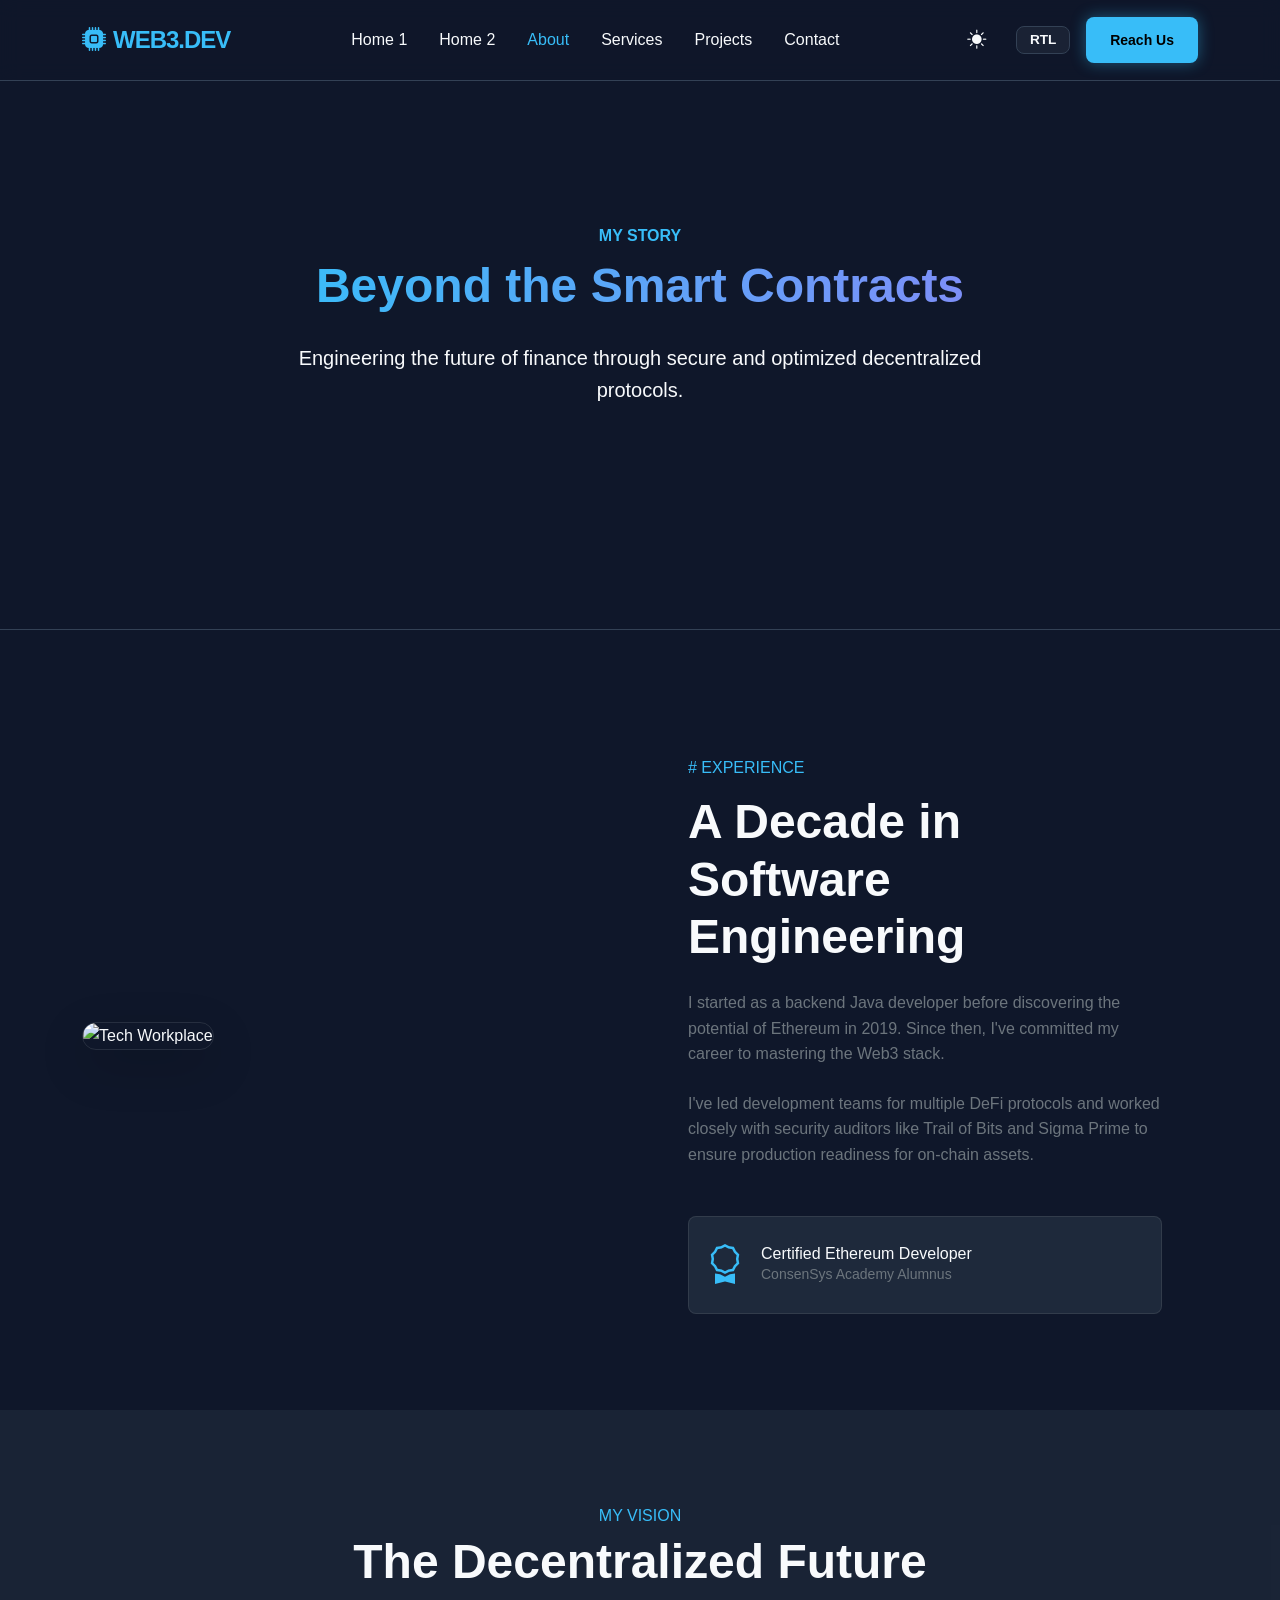
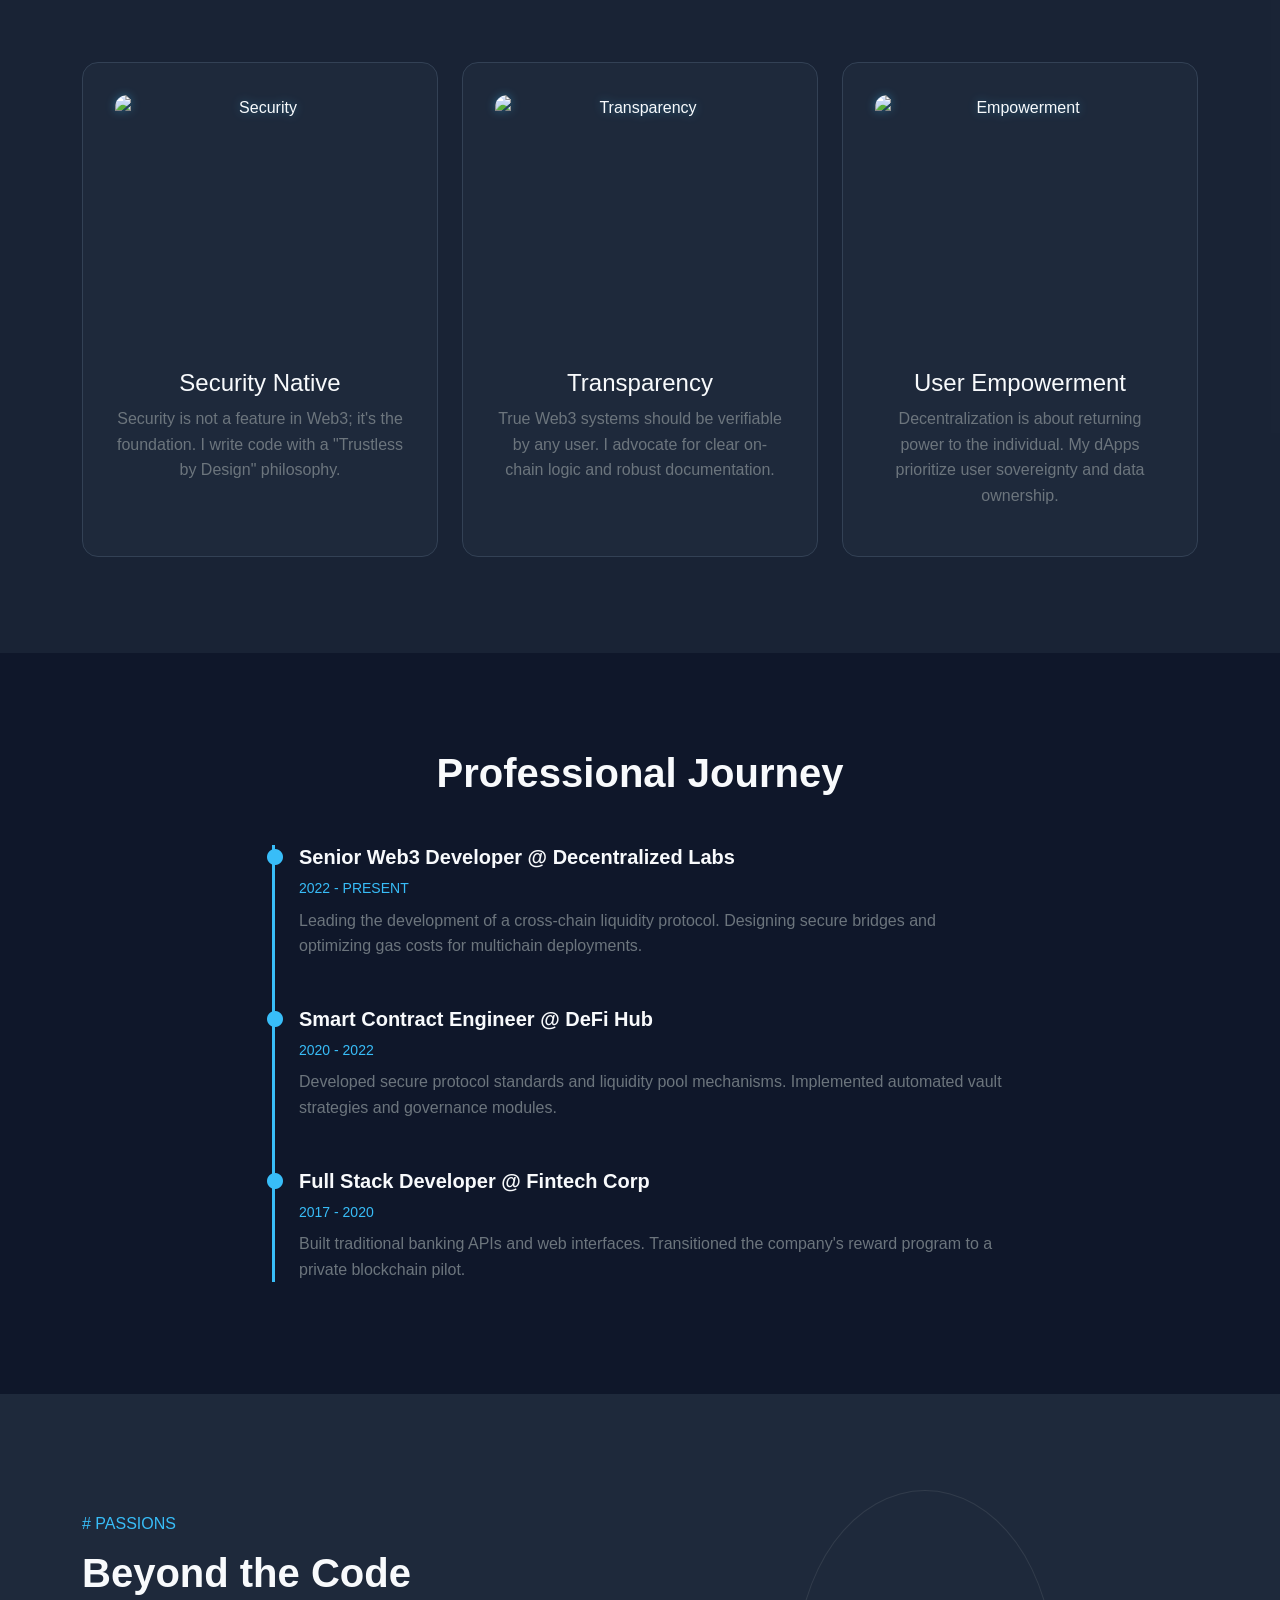
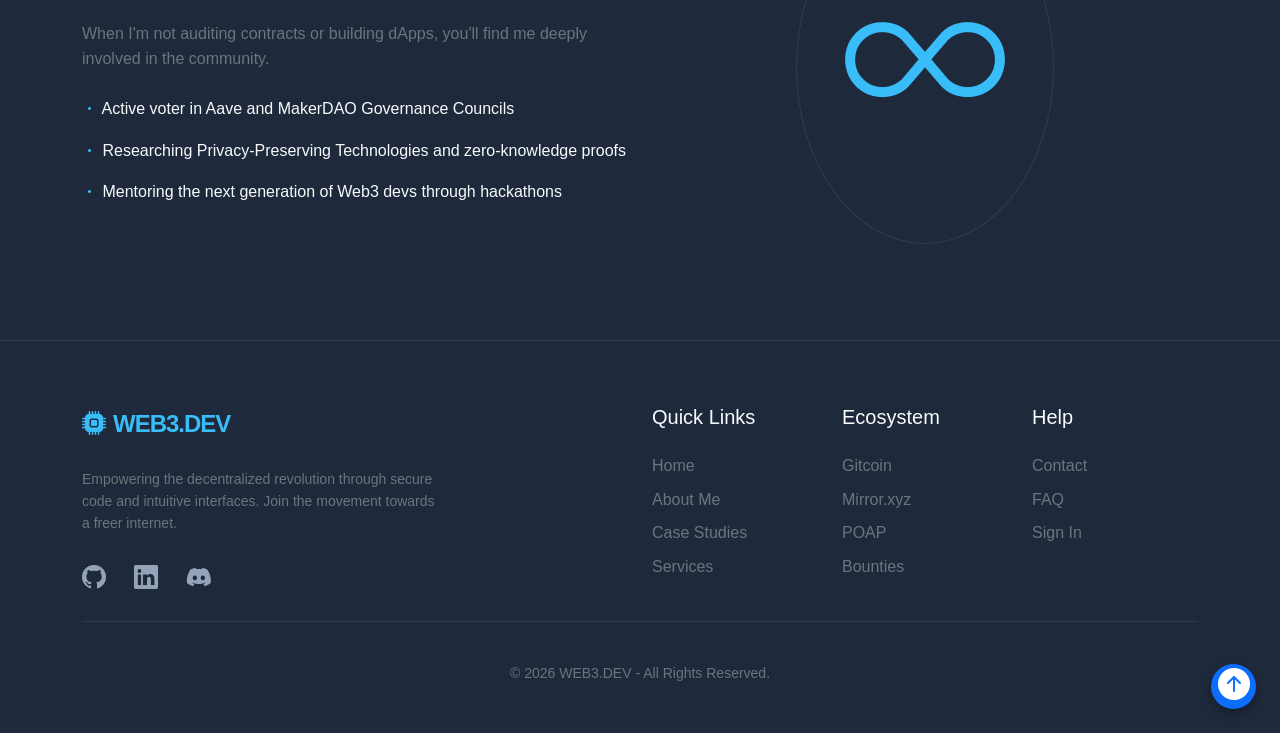
==== commit 0a8fe5eb: "Add files via upload Client Commit" ====
--- a/about.html
+++ b/about.html
@@ -56,8 +56,7 @@
     </nav>
 
     <!-- 1. Hero Section -->
-    <section class="hero-section hero-sm"
-        style="background-image: url('https://images.unsplash.com/photo-1573164713714-d95e436ab8d6?auto=format&fit=crop&w=1920&q=80');">
+    <section class="hero-section hero-sm" style="background-image: url('https://images.unsplash.com/photo-1499750310107-5fef28a66643?auto=format&fit=crop&w=1920&q=80');">
         <div class="hero-overlay"></div>
         <div class="container hero-content text-center">
             <div class="row justify-content-center">
--- a/css/style.css
+++ b/css/style.css
@@ -195,8 +195,8 @@
 }
 
 .hero-section.hero-sm {
-    height: 60vh; /* Standard height for auxiliary pages */
-    min-height: 400px;
+    height: 70vh; /* Increased height for better image visibility */
+    min-height: 500px;
 }
 
 .hero-overlay {
@@ -365,6 +365,53 @@
     border-color: var(--accent-color);
 }
 
+/* Vertical Split Card Style (Image Top / Text Bottom) */
+.web3-card.vertical-half {
+    flex-direction: column;
+    padding: 0;
+    overflow: hidden;
+    height: 100%;
+}
+
+.web3-card.vertical-half .card-img-container {
+    width: 100%;
+    height: 200px;
+    position: relative;
+    overflow: hidden;
+}
+
+.web3-card.vertical-half .card-img-container img {
+    position: absolute;
+    top: 0;
+    left: 0;
+    width: 100%;
+    height: 100%;
+    object-fit: cover;
+    margin-bottom: 0;
+    border-radius: 0;
+}
+
+.web3-card.vertical-half .card-body-content {
+    width: 100%;
+    padding: 1.5rem;
+    display: flex;
+    flex-direction: column;
+    justify-content: flex-start;
+    text-align: center;
+    flex-grow: 1;
+}
+
+.web3-card.vertical-half h4, 
+.web3-card.vertical-half h5 {
+    margin-bottom: 0.75rem;
+    color: var(--accent-color);
+    font-weight: 700;
+}
+
+.web3-card.vertical-half .card-body-content.text-start {
+    text-align: left !important;
+}
+
 /* Background Utilities */
 .bg-card { 
     background-color: var(--bg-card) !important; 
@@ -392,8 +439,8 @@
 }
 
 .card-illustration {
-    width: 64px;
-    height: 64px;
+    width: 140px;
+    height: 140px;
     object-fit: contain;
     margin-bottom: 1.5rem;
     filter: drop-shadow(0 0 5px var(--accent-glow));
@@ -510,8 +557,12 @@
 .back-to-top-btn {
     color: #fff;
     background: #0d6efd; /* Standard Bootstrap Primary Blue */
+    width: 45px;
+    height: 45px;
+    display: flex;
+    align-items: center;
+    justify-content: center;
     border-radius: 50%;
-    display: inline-flex;
     transition: all var(--transition-speed);
     box-shadow: 0 4px 10px rgba(0,0,0,0.3);
 }
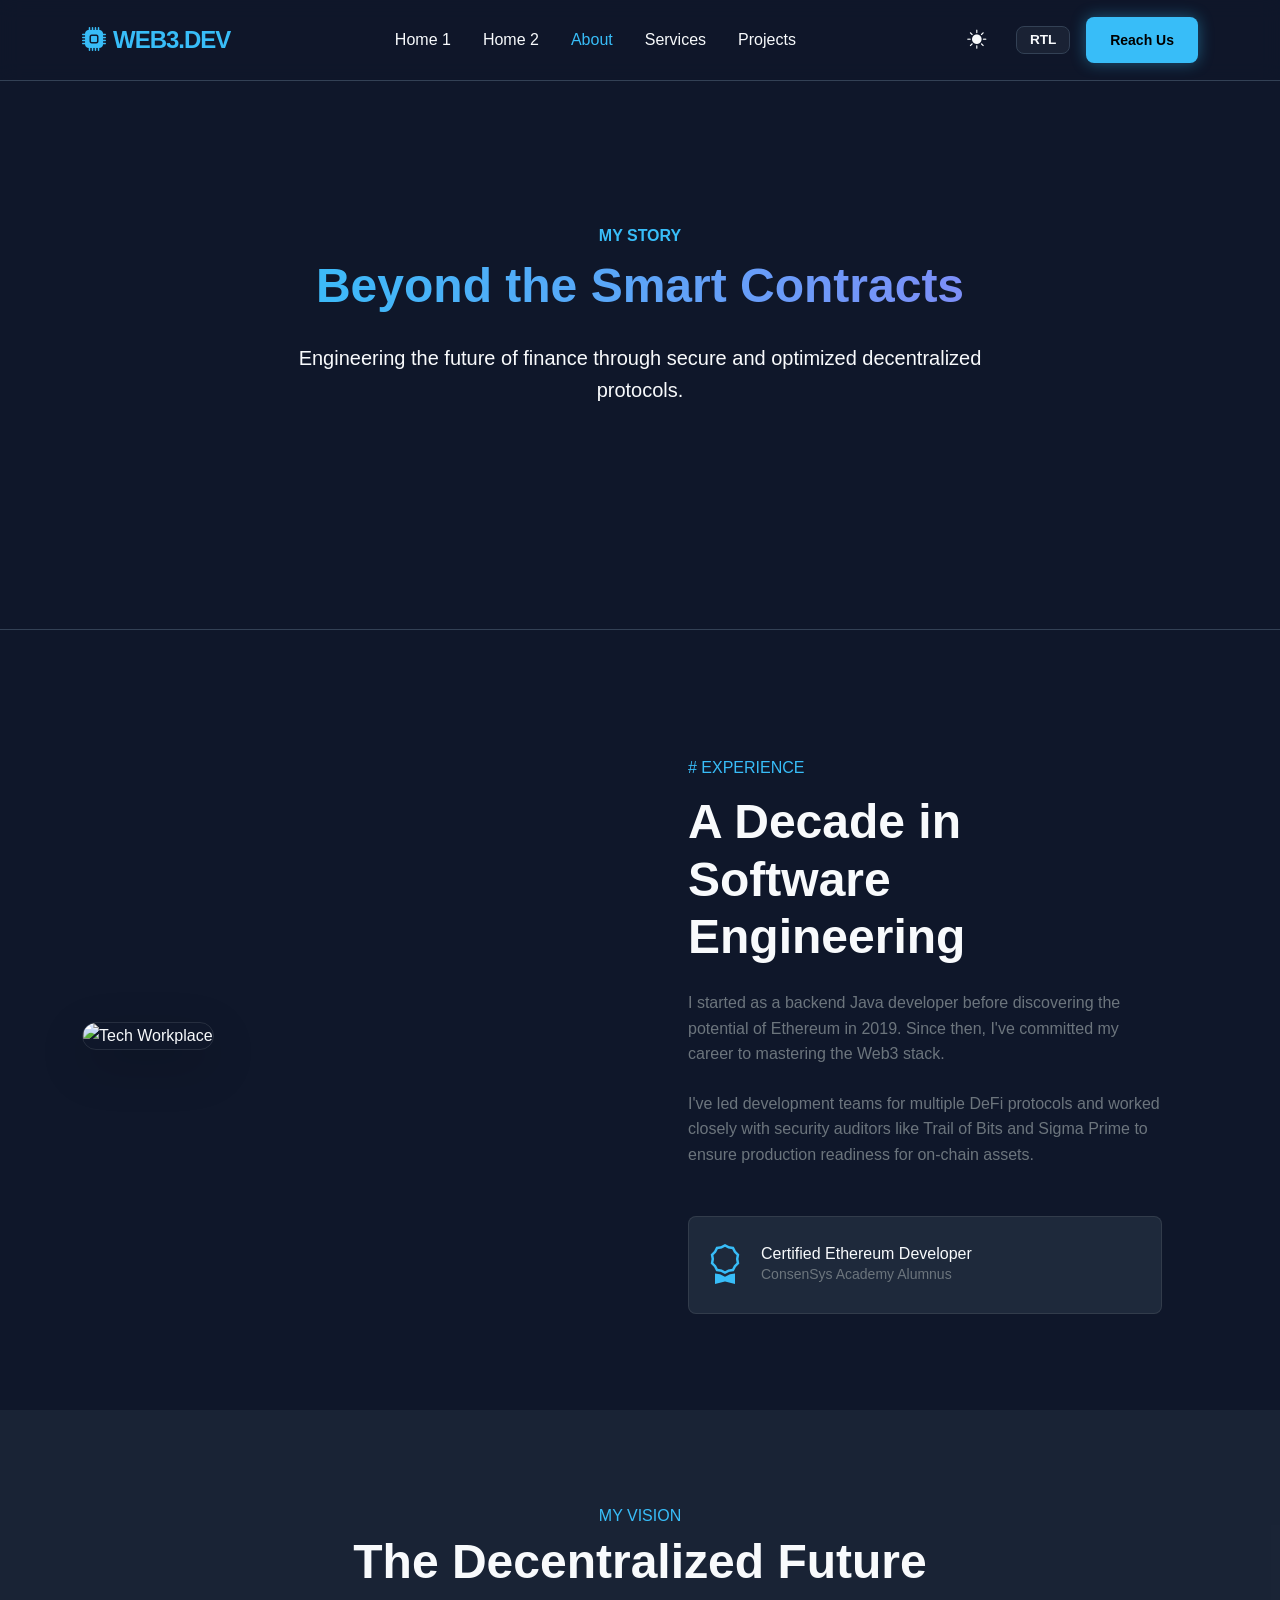
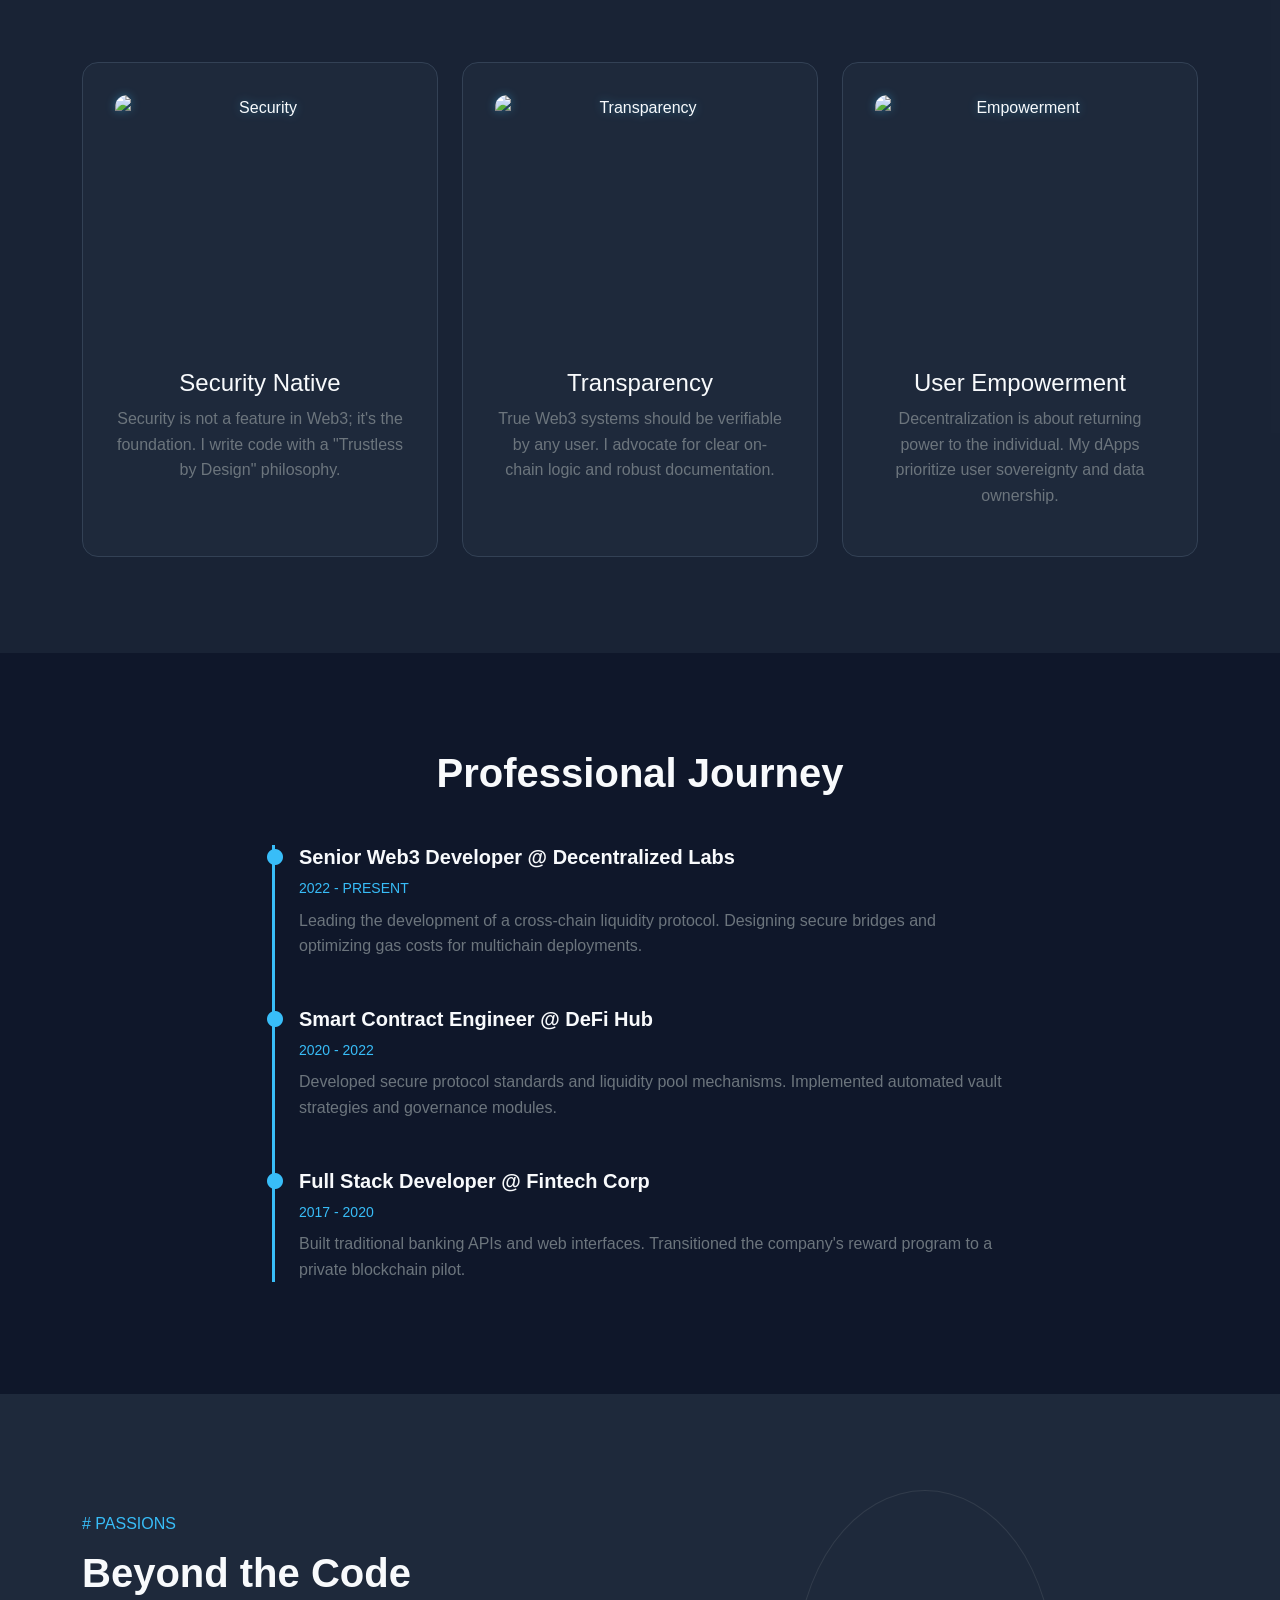
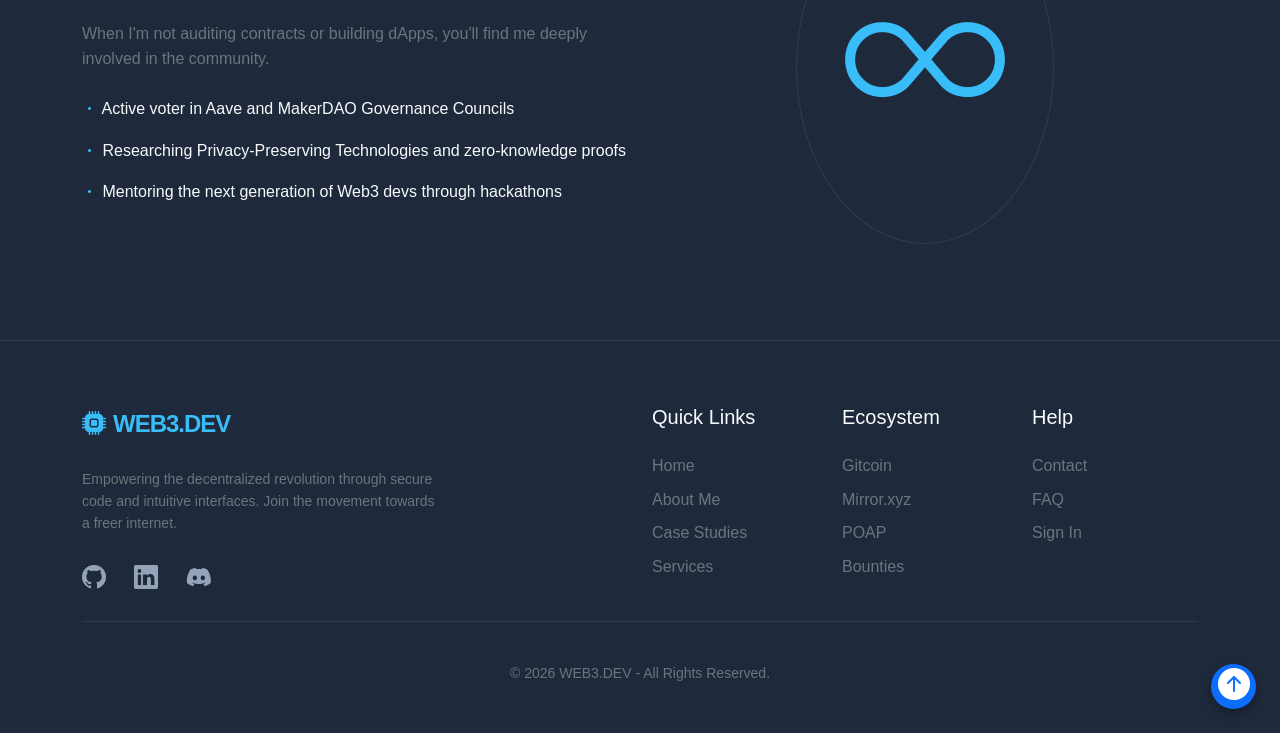
==== commit 732e0aea: "Add files via upload upd123" ====
--- a/about.html
+++ b/about.html
@@ -31,8 +31,9 @@
                 </button>
                 <button id="rtl-toggle" class="toggle-btn">RTL</button>
                 <div class="d-none d-lg-flex ms-2">
-                    <a href="login.html" class="btn btn-primary-web3 btn-sm px-4">Reach Us</a>
-                </div>
+                    <a href="contact.html" class="btn btn-primary-web3 btn-sm px-4">Reach Us</a>
+                </div>
+
                 <button class="navbar-toggler ms-2" type="button" data-bs-toggle="collapse" data-bs-target="#navbarNav">
                     <span class="navbar-toggler-icon"></span>
                 </button>
@@ -46,17 +47,16 @@
                     <li class="nav-item"><a class="nav-link" href="services.html">Services</a></li>
                     <li class="nav-item"><a class="nav-link" href="projects.html">Projects</a></li>
 
-                    <li class="nav-item"><a class="nav-link" href="contact.html">Contact</a></li>
                 </ul>
                 <div class="d-lg-none mt-3 px-3">
-                    <a href="login.html" class="btn btn-primary-web3 w-100">Reach Us</a>
+                    <a href="contact.html" class="btn btn-primary-web3 w-100">Reach Us</a>
                 </div>
             </div>
         </div>
     </nav>
 
     <!-- 1. Hero Section -->
-    <section class="hero-section hero-sm" style="background-image: url('https://images.unsplash.com/photo-1499750310107-5fef28a66643?auto=format&fit=crop&w=1920&q=80');">
+    <section class="hero-section hero-sm" style="background-image: url('https://images.unsplash.com/photo-1620321023374-d1a68fbc720d?auto=format&fit=crop&w=1920&q=80');">
         <div class="hero-overlay"></div>
         <div class="container hero-content text-center">
             <div class="row justify-content-center">
--- a/css/style.css
+++ b/css/style.css
@@ -206,10 +206,12 @@
     width: 100%;
     height: 100%;
     background: rgba(15, 23, 42, 0.75); /* Standalone overlay, no blending */
+    transition: background var(--transition-speed), backdrop-filter var(--transition-speed);
 }
 
 [data-theme="light"] .hero-overlay {
-    background: rgba(248, 250, 252, 0.93);
+    background: linear-gradient(135deg, rgba(248, 250, 252, 0.85) 0%, rgba(248, 250, 252, 0.5) 100%);
+    backdrop-filter: blur(5px) saturate(1.8) contrast(1.1);
 }
 
 .hero-content {
